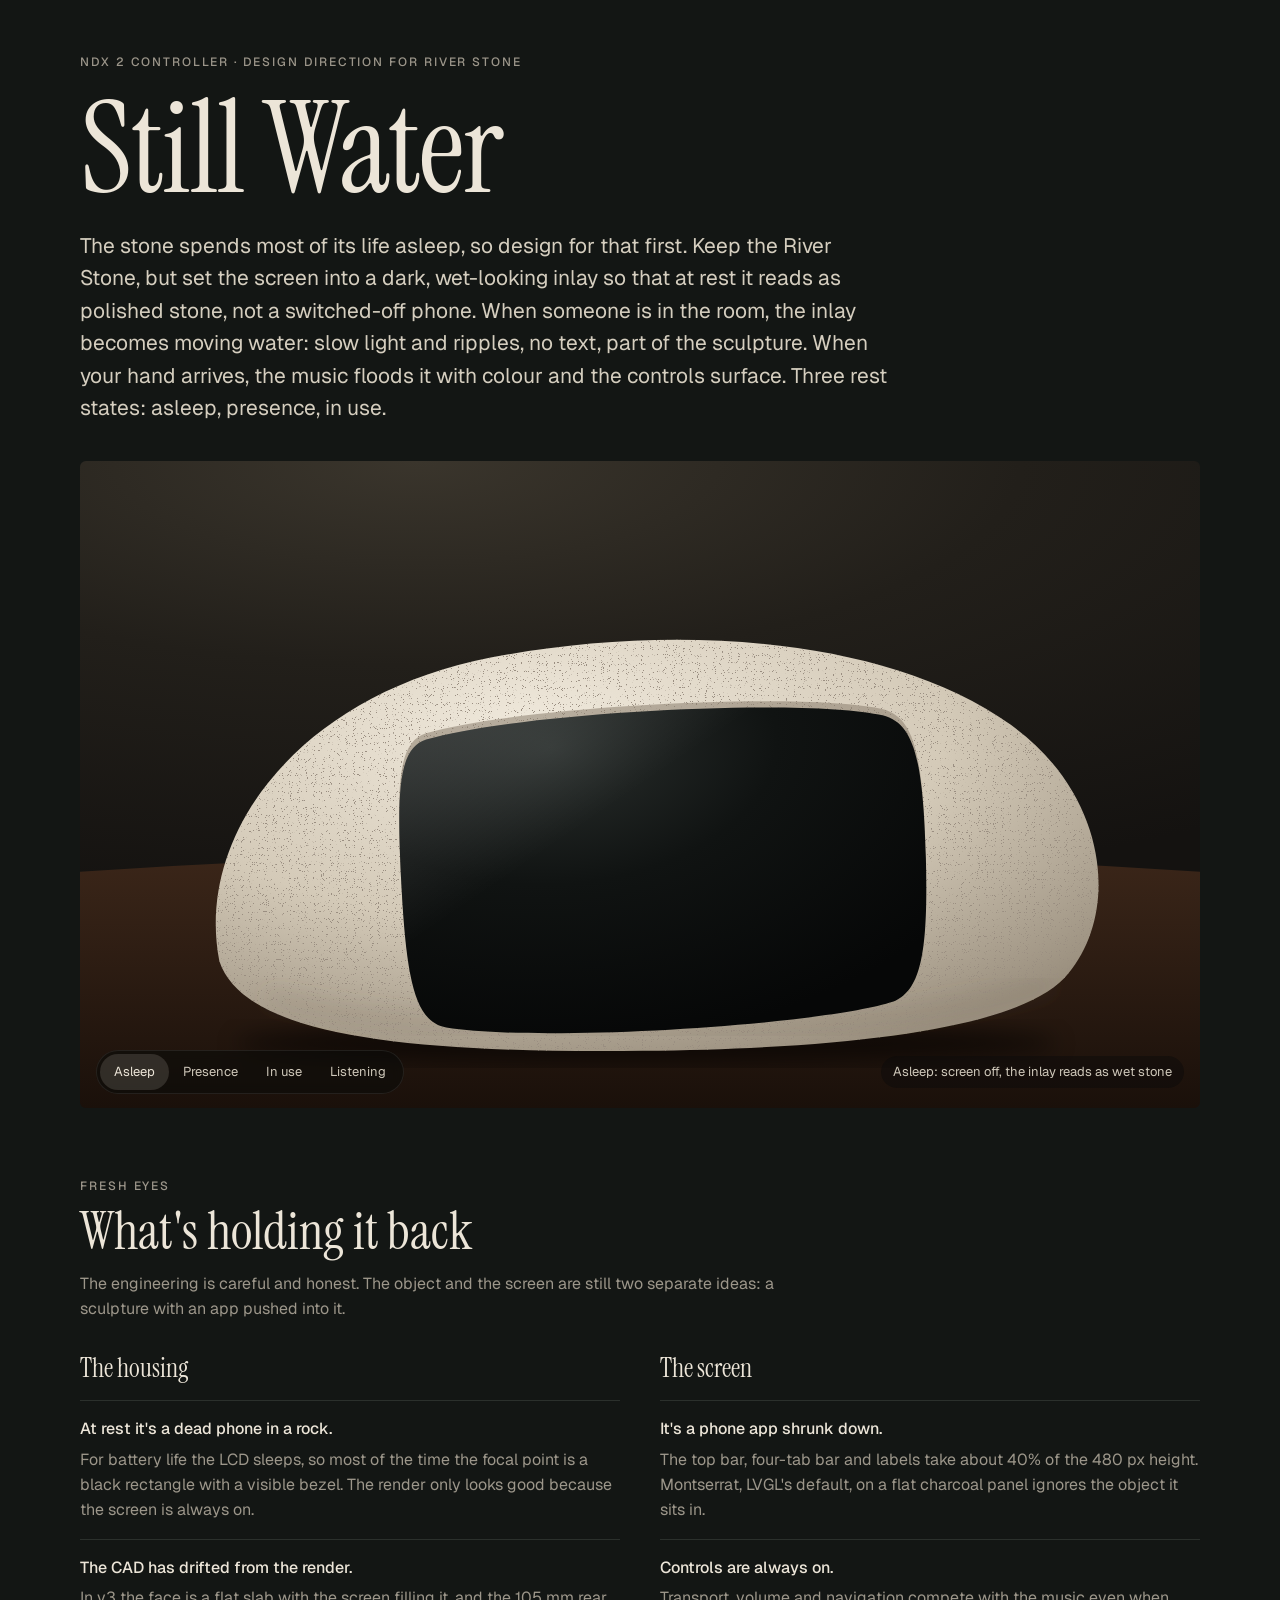
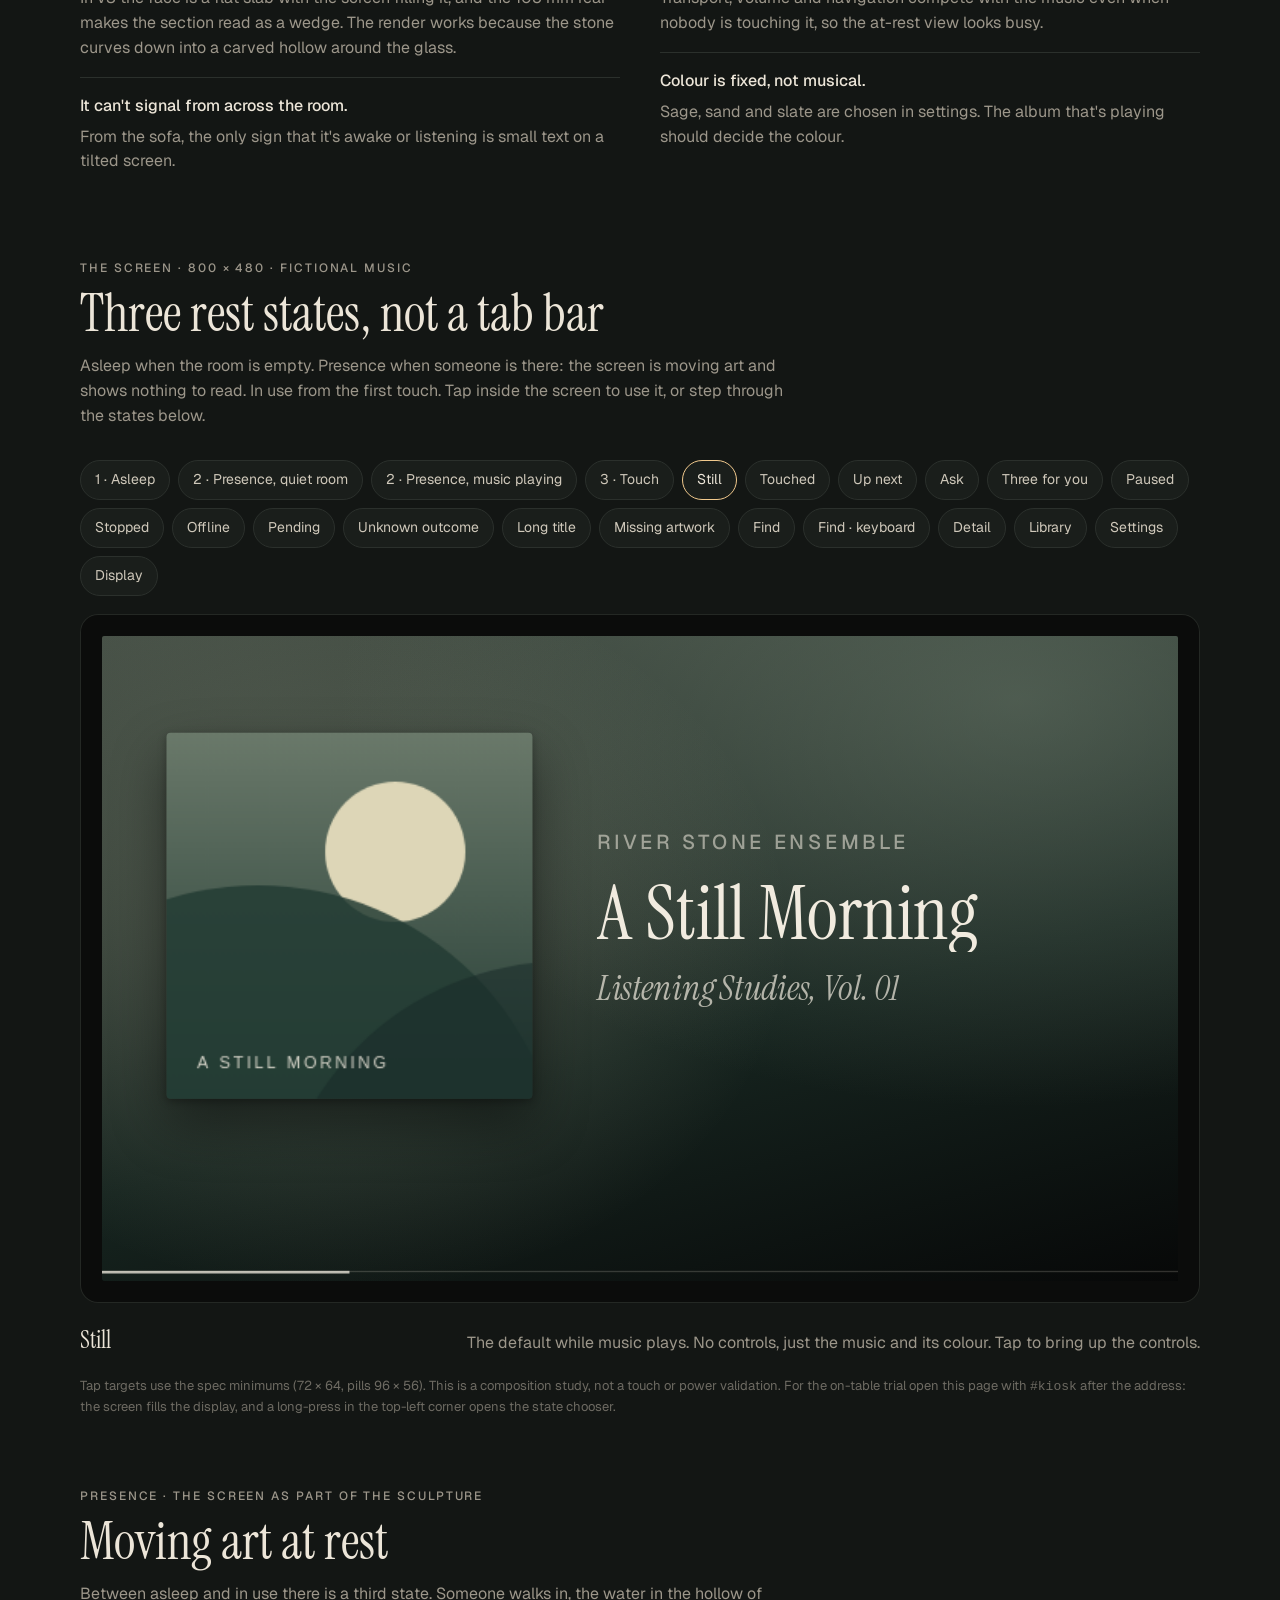
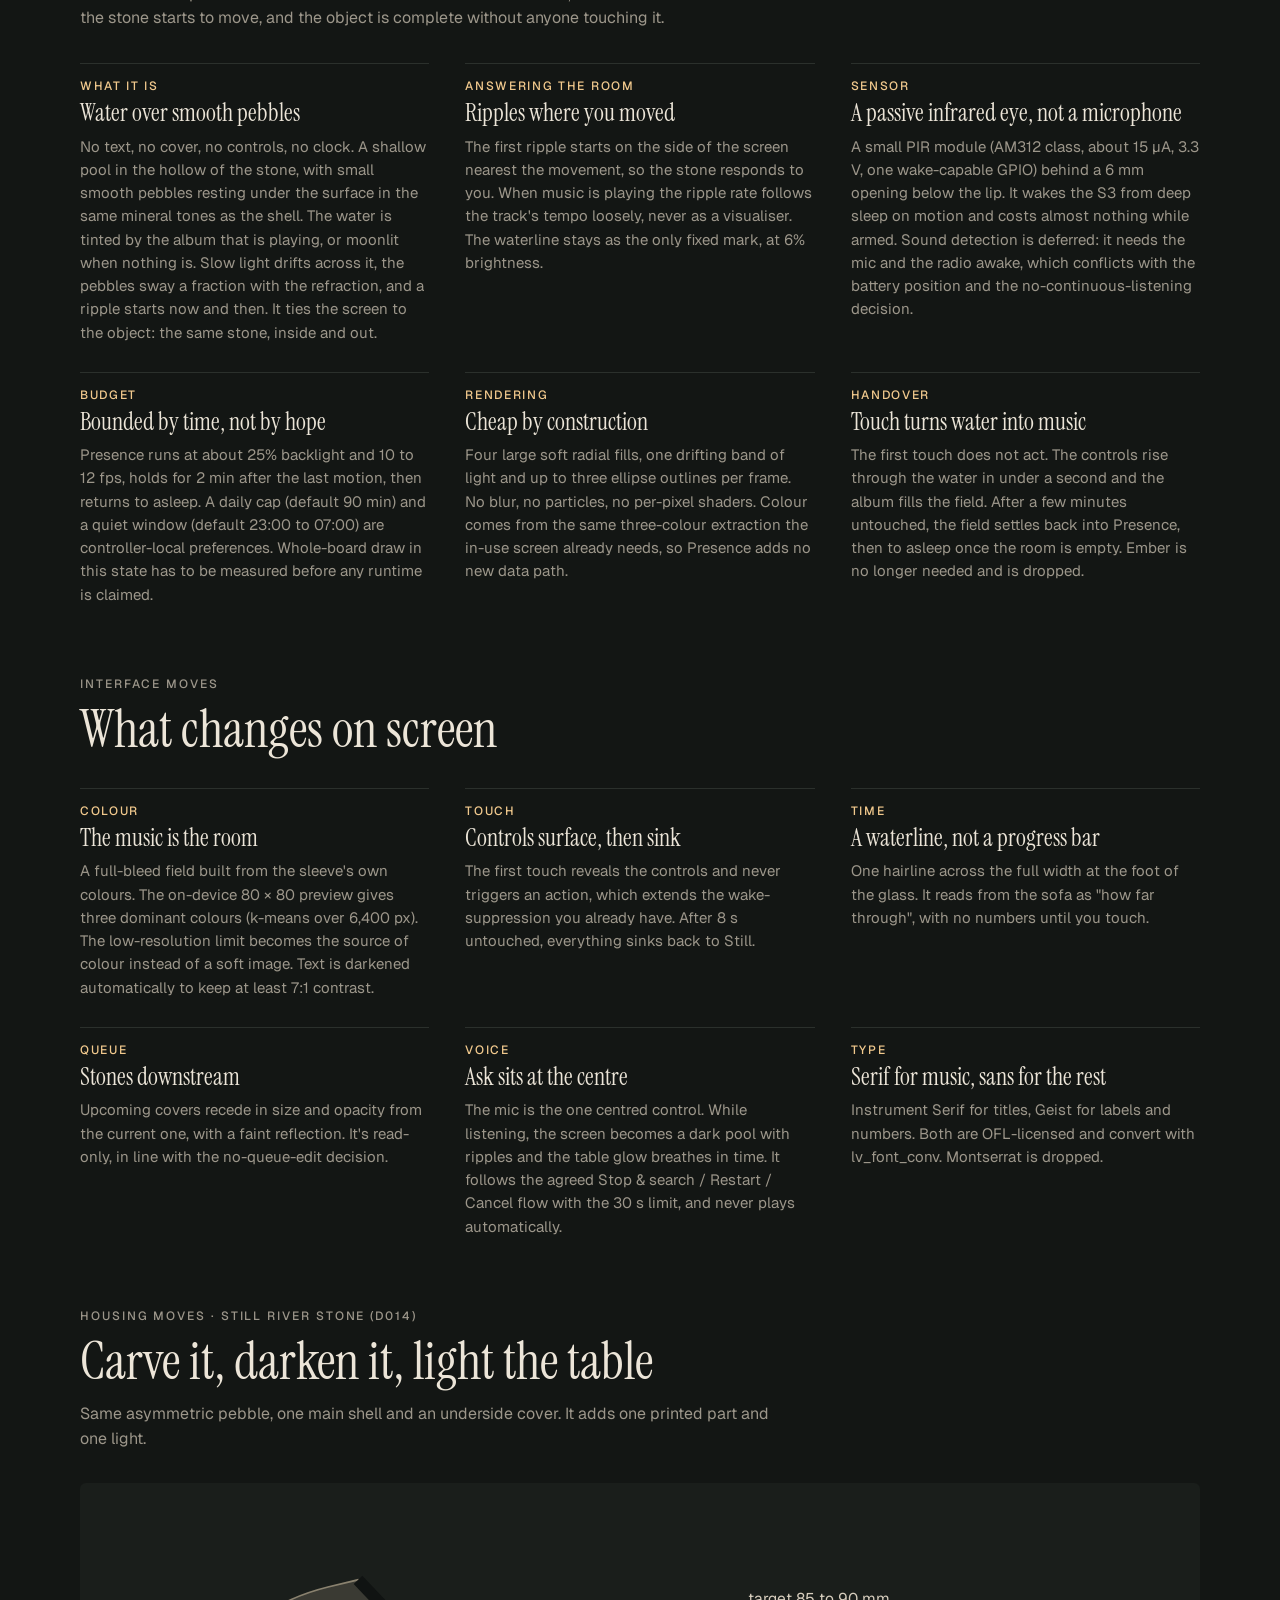
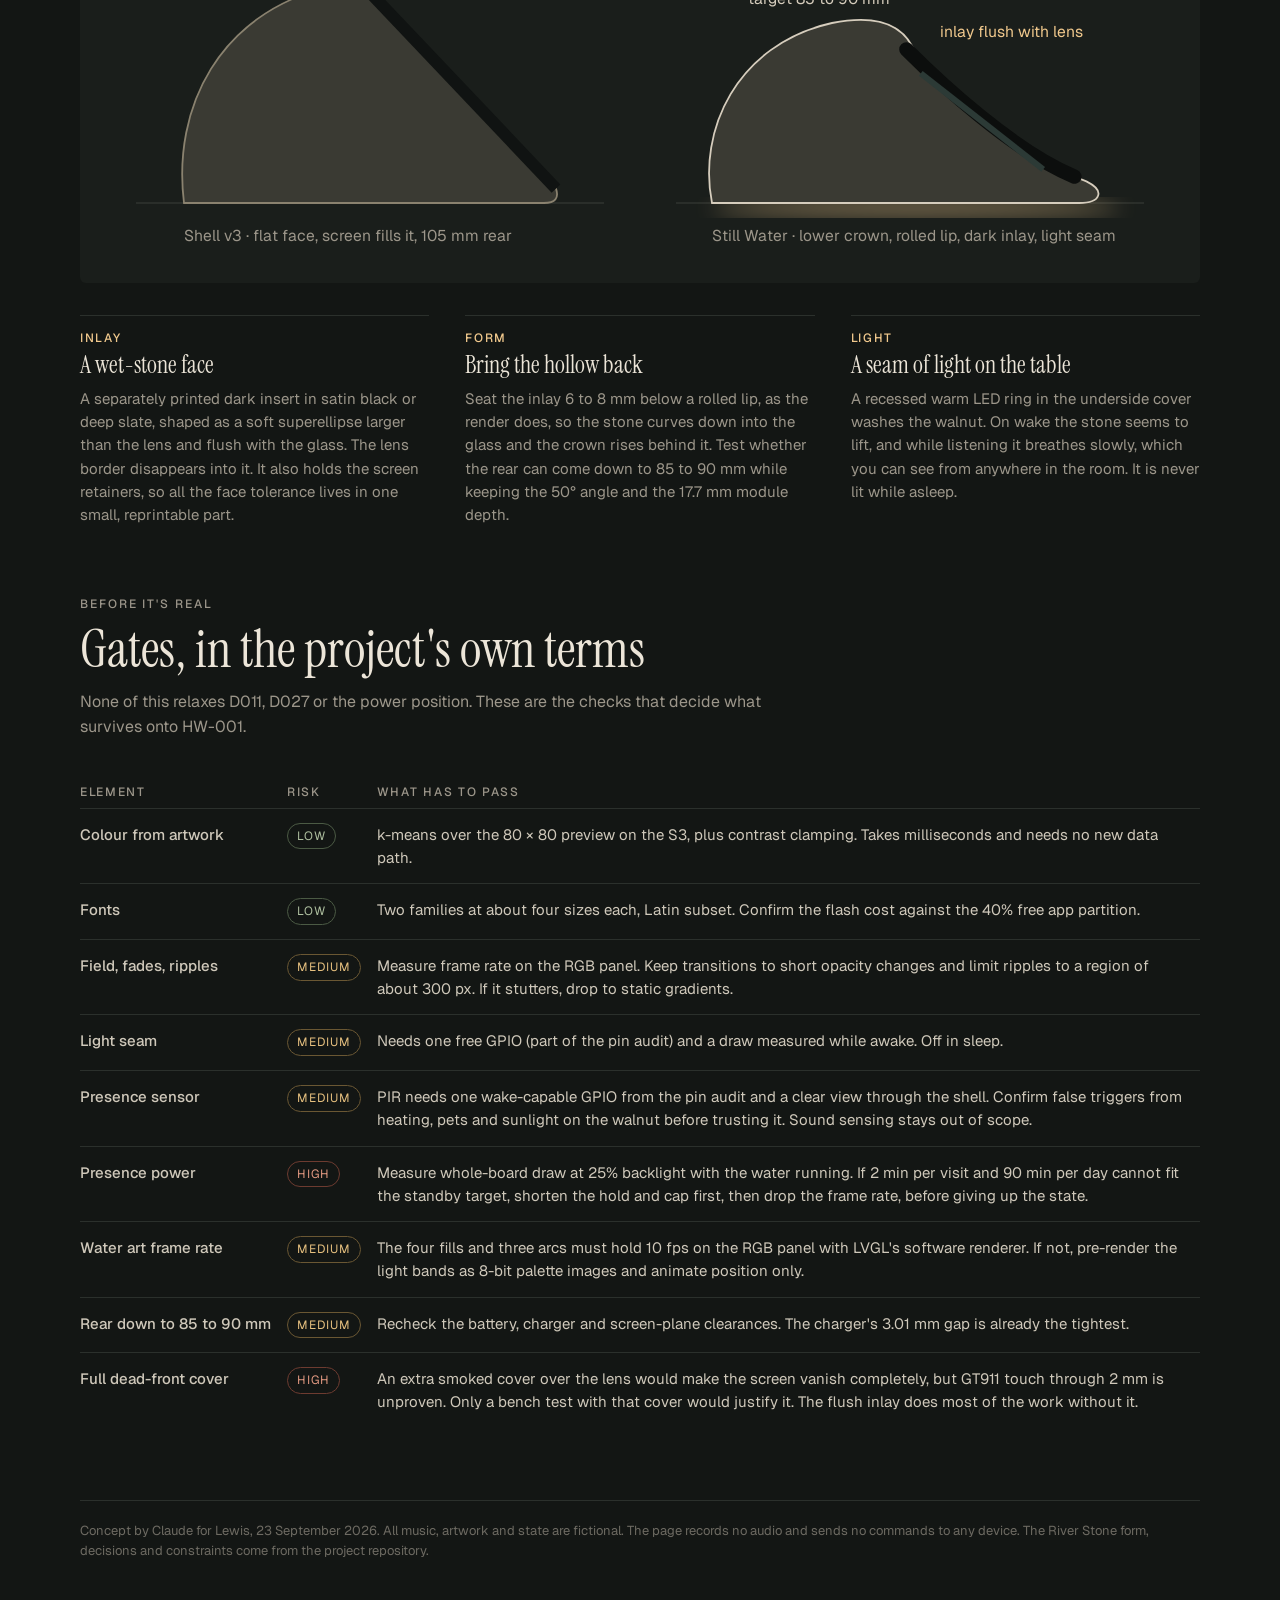
==== docs/still-water/reference/still-water.html @ 266e17a4 "Add Still Water bridge previews and battery charge reporting Adopt the preserved Still Water design " ====
<!doctype html>
<html lang="en"><head><meta charset="utf-8"><meta name="viewport" content="width=device-width, initial-scale=1, viewport-fit=cover"><meta name="apple-mobile-web-app-capable" content="yes"><meta name="apple-mobile-web-app-status-bar-style" content="black-translucent"><style>html,body{margin:0}</style></head><body>
<title>Still Water</title>
<link rel="preconnect" href="https://fonts.googleapis.com">
<link rel="stylesheet" href="https://fonts.googleapis.com/css2?family=Instrument+Serif:ital@0;1&family=Geist:wght@300;400;500;600&display=swap">
<style>
:root{
  color-scheme:dark;
  --ground:#131614; --ground-2:#1a1e1b; --line:#2b302c; --ink:#ece5d8; --muted:#9c968a; --faint:#6d6a62;
  --stone:#d6cdbd; --glow:#f1c98d; --sage:#aebf9f;
  --serif:"Instrument Serif","Iowan Old Style","Palatino Linotype",Georgia,serif;
  --sans:"Geist","Helvetica Neue",Arial,sans-serif;
}
*{box-sizing:border-box}
html,body{background:var(--ground)}
body{color:var(--ink);font:400 16px/1.55 var(--sans);padding-inline:clamp(16px,4vw,48px);padding-block:0 64px}
.wrap{max-width:1120px;margin:0 auto}
a{color:var(--glow)}
button{font:inherit;color:inherit}
button:focus-visible{outline:2px solid var(--glow);outline-offset:3px}
.eyebrow{font:500 12px/1 var(--sans);letter-spacing:.16em;text-transform:uppercase;color:var(--muted)}
h1,h2,h3{font-family:var(--serif);font-weight:400;text-wrap:balance;margin:0}
h1{font-size:clamp(56px,10vw,128px);line-height:.92;letter-spacing:-.01em}
h2{font-size:clamp(34px,4.6vw,52px);line-height:1}
h3{font-size:26px;line-height:1.1}
p{margin:0;max-width:64ch}
.lede{font-size:clamp(18px,2vw,21px);color:#d5cebf;max-width:58ch}
header.top{display:grid;gap:22px;padding-block:56px 36px}
section{padding-block:72px 0}
section>.head{display:grid;gap:14px;margin-bottom:32px}
section>.head p{color:var(--muted)}

/* ---------- hero scene ---------- */
.scene{position:relative;border-radius:6px;overflow:hidden;background:
  radial-gradient(120% 70% at 30% 0%,#3a352c 0%,#221f1a 45%,#141210 100%)}
.scene svg{display:block;width:100%;height:auto}
.scene .hscreen{position:absolute;left:33.6%;top:44%;width:37.4%;aspect-ratio:800/480;
  transform:perspective(900px) rotateX(17deg) rotate(-3deg);transform-origin:50% 50%;border-radius:3px;overflow:hidden}
.scene-bar{position:absolute;left:16px;right:16px;bottom:14px;display:flex;flex-wrap:wrap;gap:10px;align-items:center;justify-content:space-between}
.seg{display:inline-flex;background:rgba(10,11,10,.55);backdrop-filter:blur(6px);border:1px solid rgba(255,255,255,.08);border-radius:999px;padding:3px}
.seg button{background:none;border:0;padding:8px 14px;border-radius:999px;font-size:13px;color:#cfc8ba;cursor:pointer}
.seg button[aria-pressed="true"]{background:rgba(236,229,216,.14);color:var(--ink)}
.scene-note{font-size:13px;color:#cfc8ba;background:rgba(10,11,10,.45);padding:6px 12px;border-radius:999px}
#glow{transition:opacity 1.2s ease}
.scene[data-mode="listen"] #glow{animation:breathe 3.2s ease-in-out infinite}
@keyframes breathe{0%,100%{opacity:.35}50%{opacity:.9}}

/* ---------- critique ---------- */
.cols{display:grid;grid-template-columns:repeat(auto-fit,minmax(300px,1fr));gap:40px}
.cols h3{margin-bottom:18px}
.issue{display:grid;gap:6px;padding-block:16px;border-top:1px solid var(--line)}
.issue b{font-weight:500}
.issue span{color:var(--muted)}

/* ---------- prototype ---------- */
.proto{display:grid;gap:18px}
.steps{display:flex;flex-wrap:wrap;gap:8px}
.steps button{background:var(--ground-2);border:1px solid var(--line);border-radius:999px;padding:8px 14px;font-size:14px;cursor:pointer;color:#cfc8ba}
.steps button[aria-pressed="true"]{border-color:var(--glow);color:var(--ink)}
.frame{background:#0b0c0b;border-radius:18px;padding:clamp(10px,2vw,22px);box-shadow:inset 0 0 0 1px #242824}
.host{position:relative;width:100%;aspect-ratio:800/480;overflow:hidden;border-radius:2px;background:#030404}
.caption{display:flex;flex-wrap:wrap;gap:6px 18px;align-items:baseline;justify-content:space-between}
.caption .what{font-family:var(--serif);font-size:24px}
.caption .why{color:var(--muted);max-width:70ch}
.hint{font-size:13px;color:var(--faint)}

/* ---------- device screen (800x480 canvas) ---------- */
.scr{position:absolute;left:0;top:0;width:800px;height:480px;transform-origin:0 0;transform:scale(var(--s,1));
  font-family:var(--sans);color:#f1ebdf;overflow:hidden;background:#030404;-webkit-font-smoothing:antialiased}
.scr *{position:absolute}
.scr .field{inset:0;transition:opacity .6s}
.scr .cover{border-radius:3px;box-shadow:0 18px 40px rgba(0,0,0,.45),0 2px 6px rgba(0,0,0,.3);background-size:cover}
.scr .serif{font-family:var(--serif);font-weight:400;line-height:1.02}
.scr .caps{font-size:15px;letter-spacing:.18em;text-transform:uppercase;font-weight:500}
.scr .clamp2{display:-webkit-box;-webkit-line-clamp:2;-webkit-box-orient:vertical;overflow:hidden}
.scr .row{left:48px;width:704px;height:72px;border-bottom:1px solid rgba(241,235,223,.18)}
.scr .pill{height:56px;min-width:96px;border-radius:28px;padding:0 20px;display:grid;place-items:center;font-size:18px;opacity:.75;border:1px solid rgba(241,235,223,.25)}
.scr .key{border-radius:6px;background:rgba(241,235,223,.08);display:grid;place-items:center;font-size:22px;color:rgba(241,235,223,.9)}
.scr .tap{cursor:pointer}
.scr .ring{border-radius:50%;border:1.5px solid rgba(241,235,223,.55);display:grid;place-items:center}
.scr .ring.solid{background:rgba(241,235,223,.12);border-color:rgba(241,235,223,.7)}
.scr svg{position:static;display:block}
.scr .fade{animation:fadeIn .45s ease both}
@keyframes fadeIn{from{opacity:0;transform:translateY(6px)}to{opacity:1;transform:none}}
.scr .ripple{border-radius:50%;border:1.5px solid rgba(241,201,141,.55);animation:ripple 3.6s linear infinite;opacity:0}
@keyframes ripple{0%{transform:scale(.15);opacity:.9}100%{transform:scale(1);opacity:0}}
.scr.waking .field{animation:rise 1.1s cubic-bezier(.2,.7,.2,1) both}
@keyframes rise{from{clip-path:inset(100% 0 0 0);filter:brightness(2)}to{clip-path:inset(0 0 0 0);filter:none}}
.scr .btn{height:56px;border-radius:28px;padding:0 26px;display:grid;place-items:center;font-size:22px;border:1.5px solid rgba(241,235,223,.35)}
.scr .btn.primary{background:#f1ebdf;color:#141614;border-color:#f1ebdf;font-weight:500}
@media (prefers-reduced-motion:reduce){.scr *,.scene *{animation:none!important;transition:none!important}}

/* ---------- moves ---------- */
.moves{display:grid;grid-template-columns:repeat(auto-fit,minmax(260px,1fr));gap:28px 36px}
.move{display:grid;gap:8px;align-content:start;padding-top:16px;border-top:1px solid var(--line)}
.move .k{font:500 12px/1 var(--sans);letter-spacing:.14em;text-transform:uppercase;color:var(--glow)}
.move h3{font-size:24px}
.move p{color:var(--muted);font-size:15px}
.profile{background:var(--ground-2);border-radius:6px;padding:20px;margin-bottom:32px}
.profile svg{width:100%;height:auto;display:block}

/* ---------- gates ---------- */
.tablewrap{overflow-x:auto}
table{border-collapse:collapse;width:100%;min-width:640px;font-size:15px}
th,td{text-align:left;vertical-align:top;padding:14px 16px 14px 0;border-top:1px solid var(--line)}
th{font:500 12px/1 var(--sans);letter-spacing:.14em;text-transform:uppercase;color:var(--muted);border-top:0;padding-bottom:10px}
td:first-child{font-weight:500;white-space:nowrap}
td{color:#cfc8ba}
.risk{display:inline-block;font-size:12px;letter-spacing:.08em;text-transform:uppercase;padding:3px 9px;border-radius:999px;border:1px solid}
.risk.low{color:#aebf9f;border-color:#4b5a44}
.risk.med{color:#e6c07f;border-color:#6a5733}
.risk.high{color:#e39a82;border-color:#6d3b30}
/* kiosk: prototype only, for the on-table trial. Open with #kiosk */
body.kiosk{padding:0;background:#000;overflow:hidden}
body.kiosk .wrap>*{display:none}
body.kiosk .wrap>#ladder{display:block;padding:0}
body.kiosk #ladder>.head,body.kiosk #ladder .caption,body.kiosk #ladder .hint{display:none}
body.kiosk #ladder .frame{background:#000;border-radius:0;padding:0;box-shadow:none;position:fixed;inset:0;display:grid;place-items:center}
body.kiosk #protoHost{width:min(100vw,calc(100vh * 800 / 480));aspect-ratio:800/480;border-radius:0}
body.kiosk #steps{position:fixed;left:0;right:0;bottom:0;padding:12px 16px calc(12px + env(safe-area-inset-bottom,0px));background:rgba(0,0,0,.85);z-index:5;display:none;overflow-x:auto;flex-wrap:nowrap}
body.kiosk.chooser #steps{display:flex}
body.kiosk #steps button{white-space:nowrap;flex:0 0 auto}
footer{margin-top:72px;padding-top:20px;border-top:1px solid var(--line);color:var(--faint);font-size:13px}
</style>

<div class="wrap">
<header class="top">
  <div class="eyebrow">NDX 2 controller · design direction for River Stone</div>
  <h1>Still Water</h1>
  <p class="lede">The stone spends most of its life asleep, so design for that first. Keep the River Stone, but set the screen into a dark, wet-looking inlay so that at rest it reads as polished stone, not a switched-off phone. When someone is in the room, the inlay becomes moving water: slow light and ripples, no text, part of the sculpture. When your hand arrives, the music floods it with colour and the controls surface. Three rest states: asleep, presence, in use.</p>
</header>

<div class="scene" id="scene" data-mode="rest">
  <svg viewBox="0 0 900 520" role="img" aria-label="River Stone controller on a walnut table with a dark inlaid screen">
    <defs>
      <linearGradient id="table" x1="0" y1="0" x2="0" y2="1">
        <stop offset="0" stop-color="#3b2619"/><stop offset="1" stop-color="#1a100a"/>
      </linearGradient>
      <radialGradient id="stoneShade" cx="36%" cy="22%" r="85%">
        <stop offset="0" stop-color="#f0e9dc"/><stop offset=".55" stop-color="#d4cab8"/><stop offset="1" stop-color="#9a8f7e"/>
      </radialGradient>
      <radialGradient id="inlayShade" cx="30%" cy="10%" r="95%">
        <stop offset="0" stop-color="#2a2f2d"/><stop offset=".45" stop-color="#101312"/><stop offset="1" stop-color="#060707"/>
      </radialGradient>
      <linearGradient id="sheen" x1="0" y1="0" x2="1" y2="1">
        <stop offset="0" stop-color="#fff" stop-opacity=".16"/><stop offset=".35" stop-color="#fff" stop-opacity="0"/>
      </linearGradient>
      <filter id="speckle" x="0" y="0" width="100%" height="100%">
        <feTurbulence type="fractalNoise" baseFrequency="1.4" numOctaves="1" seed="7" result="n"/>
        <feColorMatrix in="n" type="matrix" values="0 0 0 0 .32  0 0 0 0 .27  0 0 0 0 .22  0 0 0 -22 7.5" result="dots"/>
        <feComposite in="dots" in2="SourceGraphic" operator="in" result="d2"/>
        <feMerge><feMergeNode in="SourceGraphic"/><feMergeNode in="d2"/></feMerge>
      </filter>
      <filter id="soft"><feGaussianBlur stdDeviation="18"/></filter>
      <filter id="softer"><feGaussianBlur stdDeviation="9"/></filter>
    </defs>
    <rect x="0" y="0" width="900" height="520" fill="none"/>
    <path d="M0 330 Q450 300 900 330 L900 520 L0 520Z" fill="url(#table)"/>
    <ellipse id="glow" cx="455" cy="468" rx="390" ry="34" fill="#f1c98d" opacity="0" filter="url(#soft)"/>
    <ellipse cx="455" cy="468" rx="330" ry="16" fill="#000" opacity=".55" filter="url(#softer)"/>
    <path d="M112 402 C92 300 176 188 330 158 C472 130 648 140 748 212 C826 268 836 362 794 412 C762 452 642 472 452 474 C262 476 132 462 112 402Z" fill="url(#stoneShade)" filter="url(#speckle)"/>
    <path d="M150 430 C300 468 610 470 780 420" stroke="#6f6456" stroke-opacity=".35" stroke-width="6" fill="none" filter="url(#softer)"/>
    <g transform="rotate(-3 468 330)">
      <path d="M284 214 C360 196 590 196 652 214 C676 222 682 250 680 330 C678 408 670 436 648 444 C590 460 360 462 288 446 C264 440 258 410 258 330 C258 250 262 220 284 214Z" fill="#8a7f6e" opacity=".55" transform="translate(0 -5)"/>
      <path d="M284 214 C360 196 590 196 652 214 C676 222 682 250 680 330 C678 408 670 436 648 444 C590 460 360 462 288 446 C264 440 258 410 258 330 C258 250 262 220 284 214Z" fill="url(#inlayShade)"/>
      <path d="M284 214 C360 196 590 196 652 214 C676 222 682 250 680 330 C678 408 670 436 648 444 C590 460 360 462 288 446 C264 440 258 410 258 330 C258 250 262 220 284 214Z" fill="url(#sheen)"/>
    </g>
  </svg>
  <div class="hscreen"><div class="host" id="heroHost"></div></div>
  <div class="scene-bar">
    <div class="seg" role="group" aria-label="Object state">
      <button type="button" data-mode="rest" aria-pressed="true">Asleep</button>
      <button type="button" data-mode="presence" aria-pressed="false">Presence</button>
      <button type="button" data-mode="play" aria-pressed="false">In use</button>
      <button type="button" data-mode="listen" aria-pressed="false">Listening</button>
    </div>
    <span class="scene-note" id="sceneNote">Asleep: screen off, the inlay reads as wet stone</span>
  </div>
</div>

<section>
  <div class="head">
    <div class="eyebrow">Fresh eyes</div>
    <h2>What's holding it back</h2>
    <p>The engineering is careful and honest. The object and the screen are still two separate ideas: a sculpture with an app pushed into it.</p>
  </div>
  <div class="cols">
    <div>
      <h3>The housing</h3>
      <div class="issue"><b>At rest it's a dead phone in a rock.</b><span>For battery life the LCD sleeps, so most of the time the focal point is a black rectangle with a visible bezel. The render only looks good because the screen is always on.</span></div>
      <div class="issue"><b>The CAD has drifted from the render.</b><span>In v3 the face is a flat slab with the screen filling it, and the 105 mm rear makes the section read as a wedge. The render works because the stone curves down into a carved hollow around the glass.</span></div>
      <div class="issue"><b>It can't signal from across the room.</b><span>From the sofa, the only sign that it's awake or listening is small text on a tilted screen.</span></div>
    </div>
    <div>
      <h3>The screen</h3>
      <div class="issue"><b>It's a phone app shrunk down.</b><span>The top bar, four-tab bar and labels take about 40% of the 480 px height. Montserrat, LVGL's default, on a flat charcoal panel ignores the object it sits in.</span></div>
      <div class="issue"><b>Controls are always on.</b><span>Transport, volume and navigation compete with the music even when nobody is touching it, so the at-rest view looks busy.</span></div>
      <div class="issue"><b>Colour is fixed, not musical.</b><span>Sage, sand and slate are chosen in settings. The album that's playing should decide the colour.</span></div>
    </div>
  </div>
</section>

<section id="ladder">
  <div class="head">
    <div class="eyebrow">The screen · 800 × 480 · fictional music</div>
    <h2>Three rest states, not a tab bar</h2>
    <p>Asleep when the room is empty. Presence when someone is there: the screen is moving art and shows nothing to read. In use from the first touch. Tap inside the screen to use it, or step through the states below.</p>
  </div>
  <div class="proto">
    <div class="steps" id="steps" role="group" aria-label="Screen state"></div>
    <div class="frame"><div class="host" id="protoHost"></div></div>
    <div class="caption"><span class="what" id="capWhat"></span><span class="why" id="capWhy"></span></div>
    <span class="hint">Tap targets use the spec minimums (72 × 64, pills 96 × 56). This is a composition study, not a touch or power validation. For the on-table trial open this page with <code>#kiosk</code> after the address: the screen fills the display, and a long-press in the top-left corner opens the state chooser.</span>
  </div>
</section>

<section>
  <div class="head">
    <div class="eyebrow">Presence · the screen as part of the sculpture</div>
    <h2>Moving art at rest</h2>
    <p>Between asleep and in use there is a third state. Someone walks in, the water in the hollow of the stone starts to move, and the object is complete without anyone touching it.</p>
  </div>
  <div class="moves">
    <div class="move"><span class="k">What it is</span><h3>Water over smooth pebbles</h3><p>No text, no cover, no controls, no clock. A shallow pool in the hollow of the stone, with small smooth pebbles resting under the surface in the same mineral tones as the shell. The water is tinted by the album that is playing, or moonlit when nothing is. Slow light drifts across it, the pebbles sway a fraction with the refraction, and a ripple starts now and then. It ties the screen to the object: the same stone, inside and out.</p></div>
    <div class="move"><span class="k">Answering the room</span><h3>Ripples where you moved</h3><p>The first ripple starts on the side of the screen nearest the movement, so the stone responds to you. When music is playing the ripple rate follows the track's tempo loosely, never as a visualiser. The waterline stays as the only fixed mark, at 6% brightness.</p></div>
    <div class="move"><span class="k">Sensor</span><h3>A passive infrared eye, not a microphone</h3><p>A small PIR module (AM312 class, about 15 µA, 3.3 V, one wake-capable GPIO) behind a 6 mm opening below the lip. It wakes the S3 from deep sleep on motion and costs almost nothing while armed. Sound detection is deferred: it needs the mic and the radio awake, which conflicts with the battery position and the no-continuous-listening decision.</p></div>
    <div class="move"><span class="k">Budget</span><h3>Bounded by time, not by hope</h3><p>Presence runs at about 25% backlight and 10 to 12 fps, holds for 2 min after the last motion, then returns to asleep. A daily cap (default 90 min) and a quiet window (default 23:00 to 07:00) are controller-local preferences. Whole-board draw in this state has to be measured before any runtime is claimed.</p></div>
    <div class="move"><span class="k">Rendering</span><h3>Cheap by construction</h3><p>Four large soft radial fills, one drifting band of light and up to three ellipse outlines per frame. No blur, no particles, no per-pixel shaders. Colour comes from the same three-colour extraction the in-use screen already needs, so Presence adds no new data path.</p></div>
    <div class="move"><span class="k">Handover</span><h3>Touch turns water into music</h3><p>The first touch does not act. The controls rise through the water in under a second and the album fills the field. After a few minutes untouched, the field settles back into Presence, then to asleep once the room is empty. Ember is no longer needed and is dropped.</p></div>
  </div>
</section>

<section>
  <div class="head">
    <div class="eyebrow">Interface moves</div>
    <h2>What changes on screen</h2>
  </div>
  <div class="moves">
    <div class="move"><span class="k">Colour</span><h3>The music is the room</h3><p>A full-bleed field built from the sleeve's own colours. The on-device 80 × 80 preview gives three dominant colours (k-means over 6,400 px). The low-resolution limit becomes the source of colour instead of a soft image. Text is darkened automatically to keep at least 7:1 contrast.</p></div>
    <div class="move"><span class="k">Touch</span><h3>Controls surface, then sink</h3><p>The first touch reveals the controls and never triggers an action, which extends the wake-suppression you already have. After 8 s untouched, everything sinks back to Still.</p></div>
    <div class="move"><span class="k">Time</span><h3>A waterline, not a progress bar</h3><p>One hairline across the full width at the foot of the glass. It reads from the sofa as "how far through", with no numbers until you touch.</p></div>
    <div class="move"><span class="k">Queue</span><h3>Stones downstream</h3><p>Upcoming covers recede in size and opacity from the current one, with a faint reflection. It's read-only, in line with the no-queue-edit decision.</p></div>
    <div class="move"><span class="k">Voice</span><h3>Ask sits at the centre</h3><p>The mic is the one centred control. While listening, the screen becomes a dark pool with ripples and the table glow breathes in time. It follows the agreed Stop & search / Restart / Cancel flow with the 30 s limit, and never plays automatically.</p></div>
    <div class="move"><span class="k">Type</span><h3>Serif for music, sans for the rest</h3><p>Instrument Serif for titles, Geist for labels and numbers. Both are OFL-licensed and convert with lv_font_conv. Montserrat is dropped.</p></div>
  </div>
</section>

<section>
  <div class="head">
    <div class="eyebrow">Housing moves · still River Stone (D014)</div>
    <h2>Carve it, darken it, light the table</h2>
    <p>Same asymmetric pebble, one main shell and an underside cover. It adds one printed part and one light.</p>
  </div>
  <div class="profile">
    <svg viewBox="0 0 900 300" role="img" aria-label="Side profiles: shell v3 compared with Still Water">
      <g font-family="Geist, Arial, sans-serif" font-size="13" fill="#9c968a">
        <line x1="30" y1="250" x2="420" y2="250" stroke="#3a3f3a"/>
        <path d="M70 250 C60 170 100 92 190 70 L215 64 L380 238 Q384 250 370 250Z" fill="#3a3a33" stroke="#8a826f" stroke-width="1.5"/>
        <line x1="215" y1="64" x2="380" y2="238" stroke="#101312" stroke-width="10"/>
        <text x="70" y="282">Shell v3 · flat face, screen fills it, 105 mm rear</text>
        <line x1="480" y1="250" x2="870" y2="250" stroke="#3a3f3a"/>
        <ellipse cx="680" cy="254" rx="170" ry="7" fill="#f1c98d" opacity=".5" filter="url(#softer)"/>
        <path d="M510 250 C498 190 530 118 610 100 C650 92 668 104 676 118 C694 150 752 206 822 232 C838 240 834 250 816 250Z" fill="#3a3a33" stroke="#d6cdbd" stroke-width="1.5"/>
        <path d="M672 122 C700 150 760 206 812 228" stroke="#0c0e0d" stroke-width="12" fill="none" stroke-linecap="round"/>
        <path d="M684 142 L786 222" stroke="#2c3a36" stroke-width="5"/>
        <text x="510" y="282">Still Water · lower crown, rolled lip, dark inlay, light seam</text>
        <text x="700" y="112" fill="#f1c98d">inlay flush with lens</text>
        <text x="540" y="84" fill="#d6cdbd">target 85 to 90 mm</text>
      </g>
    </svg>
  </div>
  <div class="moves">
    <div class="move"><span class="k">Inlay</span><h3>A wet-stone face</h3><p>A separately printed dark insert in satin black or deep slate, shaped as a soft superellipse larger than the lens and flush with the glass. The lens border disappears into it. It also holds the screen retainers, so all the face tolerance lives in one small, reprintable part.</p></div>
    <div class="move"><span class="k">Form</span><h3>Bring the hollow back</h3><p>Seat the inlay 6 to 8 mm below a rolled lip, as the render does, so the stone curves down into the glass and the crown rises behind it. Test whether the rear can come down to 85 to 90 mm while keeping the 50° angle and the 17.7 mm module depth.</p></div>
    <div class="move"><span class="k">Light</span><h3>A seam of light on the table</h3><p>A recessed warm LED ring in the underside cover washes the walnut. On wake the stone seems to lift, and while listening it breathes slowly, which you can see from anywhere in the room. It is never lit while asleep.</p></div>
  </div>
</section>

<section>
  <div class="head">
    <div class="eyebrow">Before it's real</div>
    <h2>Gates, in the project's own terms</h2>
    <p>None of this relaxes D011, D027 or the power position. These are the checks that decide what survives onto HW-001.</p>
  </div>
  <div class="tablewrap">
    <table>
      <thead><tr><th>Element</th><th>Risk</th><th>What has to pass</th></tr></thead>
      <tbody>
        <tr><td>Colour from artwork</td><td><span class="risk low">Low</span></td><td>k-means over the 80 × 80 preview on the S3, plus contrast clamping. Takes milliseconds and needs no new data path.</td></tr>
        <tr><td>Fonts</td><td><span class="risk low">Low</span></td><td>Two families at about four sizes each, Latin subset. Confirm the flash cost against the 40% free app partition.</td></tr>
        <tr><td>Field, fades, ripples</td><td><span class="risk med">Medium</span></td><td>Measure frame rate on the RGB panel. Keep transitions to short opacity changes and limit ripples to a region of about 300 px. If it stutters, drop to static gradients.</td></tr>
        <tr><td>Light seam</td><td><span class="risk med">Medium</span></td><td>Needs one free GPIO (part of the pin audit) and a draw measured while awake. Off in sleep.</td></tr>
        <tr><td>Presence sensor</td><td><span class="risk med">Medium</span></td><td>PIR needs one wake-capable GPIO from the pin audit and a clear view through the shell. Confirm false triggers from heating, pets and sunlight on the walnut before trusting it. Sound sensing stays out of scope.</td></tr>
        <tr><td>Presence power</td><td><span class="risk high">High</span></td><td>Measure whole-board draw at 25% backlight with the water running. If 2 min per visit and 90 min per day cannot fit the standby target, shorten the hold and cap first, then drop the frame rate, before giving up the state.</td></tr>
        <tr><td>Water art frame rate</td><td><span class="risk med">Medium</span></td><td>The four fills and three arcs must hold 10 fps on the RGB panel with LVGL's software renderer. If not, pre-render the light bands as 8-bit palette images and animate position only.</td></tr>
        <tr><td>Rear down to 85 to 90 mm</td><td><span class="risk med">Medium</span></td><td>Recheck the battery, charger and screen-plane clearances. The charger's 3.01 mm gap is already the tightest.</td></tr>
        <tr><td>Full dead-front cover</td><td><span class="risk high">High</span></td><td>An extra smoked cover over the lens would make the screen vanish completely, but GT911 touch through 2 mm is unproven. Only a bench test with that cover would justify it. The flush inlay does most of the work without it.</td></tr>
      </tbody>
    </table>
  </div>
</section>

<footer>Concept by Claude for Lewis, 23 September 2026. All music, artwork and state are fictional. The page records no audio and sends no commands to any device. The River Stone form, decisions and constraints come from the project repository.</footer>
</div>

<script>
(function(){
  const ALBUMS=[
    {t:"A Still Morning",a:"River Stone Ensemble",al:"Listening Studies, Vol. 01",c:["#6a796a","#243c34","#ddd6b7"],v:0,len:330},
    {t:"Soft Light",a:"River Stone Ensemble",al:"Listening Studies, Vol. 01",c:["#8b7160","#493b37","#e2c39b"],v:1,len:262},
    {t:"Quiet Hours",a:"River Stone Ensemble",al:"Listening Studies, Vol. 01",c:["#596875","#25343e","#ccd5ce"],v:2,len:305},
    {t:"Low Tide",a:"Maren Holt",al:"Estuary",c:["#4f6b6b","#1e2b2b","#d9e2d6"],v:3,len:244},
    {t:"Slow Rooms",a:"The Alder Quartet",al:"Slow Rooms",c:["#6b3a36","#2a1716","#e9d3b8"],v:4,len:371},
    {t:"Salt and Cedar",a:"Oskar Lind",al:"Northern Shelf",c:["#8a8f7a","#3b3f33","#f0ebe0"],v:5,len:228}
  ];
  const SUGG=[
    {al:ALBUMS[3],k:"More like this",r:"Same slow tempo and open space, played on nylon-string guitar."},
    {al:{t:"Harbour Lights",a:"Ida Wren",c:["#1f3342","#0e1a24","#e8a95b"],v:6},k:"For this moment",r:"Late-evening and acoustic, with a quiet vocal kept low."},
    {al:ALBUMS[4],k:"Something different",r:"Strings rather than guitar, and just as unhurried."}
  ];
  const art={};
  function hex(h){return[parseInt(h.slice(1,3),16),parseInt(h.slice(3,5),16),parseInt(h.slice(5,7),16)]}
  function rgba(h,a){const[r,g,b]=hex(h);return`rgba(${r},${g},${b},${a})`}
  function shade(h,f){const[r,g,b]=hex(h);return`rgb(${Math.round(r*f)},${Math.round(g*f)},${Math.round(b*f)})`}
  function cover(al){
    const key=al.t; if(art[key])return art[key];
    const S=240,cv=document.createElement("canvas");cv.width=cv.height=S;const x=cv.getContext("2d");
    const[c1,c2,c3]=al.c;const g=x.createLinearGradient(0,0,0,S);g.addColorStop(0,c1);g.addColorStop(1,c2);x.fillStyle=g;x.fillRect(0,0,S,S);
    x.fillStyle=c3;x.strokeStyle=c3;
    switch(al.v){
      case 0:x.beginPath();x.arc(150,78,46,0,7);x.fill();x.fillStyle=rgba(c2,.85);x.beginPath();x.arc(60,300,200,0,7);x.fill();x.fillStyle="rgba(24,43,41,.55)";x.beginPath();x.arc(260,340,190,0,7);x.fill();break;
      case 1:x.lineWidth=1.4;for(let i=1;i<9;i++){x.globalAlpha=1-i*.1;x.beginPath();x.arc(120,130,i*14,0,7);x.stroke()}x.globalAlpha=1;x.beginPath();x.arc(120,130,9,0,7);x.fill();break;
      case 2:for(let i=0;i<7;i++){x.globalAlpha=.15+i*.1;x.fillRect(0,40+i*24,S,10)}x.globalAlpha=1;break;
      case 3:x.globalAlpha=.9;x.fillRect(0,150,S,2);for(let i=0;i<5;i++){x.globalAlpha=.5-i*.08;x.fillRect(30+i*10,160+i*12,180-i*20,2)}x.globalAlpha=1;x.beginPath();x.arc(170,110,24,0,7);x.fill();break;
      case 4:x.lineWidth=10;for(let i=0;i<3;i++){x.globalAlpha=.9-i*.25;x.beginPath();x.arc(120,240,150-i*40,Math.PI,0);x.stroke()}x.globalAlpha=1;break;
      case 5:x.globalAlpha=.85;x.fillRect(46,54,96,96);x.globalAlpha=.45;x.fillRect(98,100,96,96);x.globalAlpha=1;break;
      case 6:for(let i=0;i<9;i++){x.globalAlpha=.25+Math.random()*.6;x.fillRect(24+i*23,120+((i*37)%50),3,120)}x.globalAlpha=1;x.fillRect(0,118,S,1);break;
    }
    x.font="500 11px Geist, Arial";x.fillStyle="rgba(241,235,223,.85)";x.letterSpacing="2px";x.fillText(al.t.toUpperCase(),20,S-20);
    return art[key]=cv.toDataURL();
  }
  function field(al,dim){
    const[c1,c2,c3]=al.c;
    return`radial-gradient(60% 80% at 22% 46%, ${rgba(c3,.22*(dim??1))}, transparent 70%), radial-gradient(90% 90% at 85% 10%, ${rgba(c1,.55*(dim??1))}, transparent 70%), linear-gradient(165deg, ${shade(c1,.62*(dim??1)+.05)}, ${shade(c2,.55*(dim??1)+.05)} 60%, #070808)`;
  }
  const ico={
    prev:'<svg width="30" height="30" viewBox="0 0 24 24" fill="none" stroke="currentColor" stroke-width="1.6" stroke-linecap="round" stroke-linejoin="round"><path d="M6 5v14M18 5l-9 7 9 7z"/></svg>',
    next:'<svg width="30" height="30" viewBox="0 0 24 24" fill="none" stroke="currentColor" stroke-width="1.6" stroke-linecap="round" stroke-linejoin="round"><path d="M18 5v14M6 5l9 7-9 7z"/></svg>',
    pause:'<svg width="30" height="30" viewBox="0 0 24 24" fill="none" stroke="currentColor" stroke-width="2.2" stroke-linecap="round"><path d="M9 6v12M15 6v12"/></svg>',
    mic:'<svg width="28" height="28" viewBox="0 0 24 24" fill="none" stroke="currentColor" stroke-width="1.6" stroke-linecap="round"><rect x="9" y="3" width="6" height="12" rx="3"/><path d="M5 11a7 7 0 0 0 14 0M12 18v3"/></svg>',
    play:'<svg width="30" height="30" viewBox="0 0 24 24" fill="none" stroke="currentColor" stroke-width="2.2" stroke-linecap="round" stroke-linejoin="round"><path d="M8 5l11 7-11 7z"/></svg>',
    search:'<svg width="30" height="30" viewBox="0 0 24 24" fill="none" stroke="currentColor" stroke-width="1.6" stroke-linecap="round"><circle cx="10" cy="10" r="6"/><path d="M15 15l6 6"/></svg>',
    back:'<svg width="22" height="22" viewBox="0 0 24 24" fill="none" stroke="currentColor" stroke-width="1.6" stroke-linecap="round" stroke-linejoin="round"><path d="M15 5l-7 7 7 7"/></svg>',
    minus:'<svg width="22" height="22" viewBox="0 0 24 24" fill="none" stroke="currentColor" stroke-width="1.6" stroke-linecap="round"><path d="M6 12h12"/></svg>',
    plus:'<svg width="22" height="22" viewBox="0 0 24 24" fill="none" stroke="currentColor" stroke-width="1.6" stroke-linecap="round"><path d="M6 12h12M12 6v12"/></svg>'
  };
  const fmt=s=>Math.floor(s/60)+":"+String(Math.floor(s%60)).padStart(2,"0");

  function waterline(al,pos,opts){
    const p=pos/al.len,w=Math.round(800*p);
    let h=`<div style="left:0;top:${opts.y??472}px;width:800px;height:1px;background:rgba(241,235,223,${opts.track??.18})"></div>
      <div style="left:0;top:${(opts.y??472)-0.5}px;width:${w}px;height:2px;background:rgba(241,235,223,${opts.played??.75})"></div>`;
    if(opts.times)h+=`<div class="fade" style="left:48px;top:${(opts.y??472)-26}px;font-size:18px;opacity:.6;font-variant-numeric:tabular-nums">${fmt(pos)}</div><div class="fade" style="right:48px;top:${(opts.y??472)-28}px;font-size:18px;opacity:.6;font-variant-numeric:tabular-nums">−${fmt(al.len-pos)}</div>`;
    return h;
  }
  function nowBlock(al,big,v){
    v=v||{};const cy=big?72:56,cs=big?272:248,tx=big?368:336;const dim=v.dim?.62:1;
    const caps=v.caps||al.a;
    const coverHtml=v.noart
      ?`<div style="left:48px;top:${cy}px;width:${cs}px;height:${cs}px;border-radius:3px;background:${shade(al.c[1],.8)};display:grid;place-items:center;font-size:18px;opacity:.35">Artwork unavailable</div>`
      :`<div class="cover" style="left:48px;top:${cy}px;width:${cs}px;height:${cs}px;background-image:url(${cover(al)});opacity:${dim}"></div>`;
    const tt=v.title||al.t;const tsize=tt.length>18?(big?44:40):(big?56:50);
    const title=v.stopped?`<div class="serif" style="position:static;font-size:32px;opacity:.62">Nothing playing</div>`
      :`<div class="serif clamp2" style="position:static;font-size:${tsize}px;text-wrap:${tt.length>18?"pretty":"balance"};opacity:${v.dim?.7:1}">${tt}</div>`;
    const album=v.stopped?``:`<div class="serif" style="position:static;font-size:26px;font-style:italic;opacity:.7">${al.al}</div>`;
    return`${coverHtml}
    <div style="left:${tx}px;top:${cy}px;width:${760-tx}px;height:${big?cs:190}px;display:flex;flex-direction:column;justify-content:${big?"center":"flex-start"};gap:14px">
      <div class="caps" style="position:static;opacity:.55">${caps}</div>${title}${album}
    </div>`;
  }
  function controls(v){
    v=v||{};const dis=v.disabled?"opacity:.35;pointer-events:none;":"";
    const ring=(extra)=>`<div class="ring solid tap" data-go="still" style="left:92px;top:4px;width:80px;height:80px;${extra||""}">${v.paused?ico.play:ico.pause}</div>`;
    const pend=v.pending==="next"?"box-shadow:0 0 0 1px rgba(241,235,223,.9) inset;border-radius:32px;":"";
    const unk=v.unknown?"border:1px dashed rgba(241,235,223,.6);":"border:1px solid rgba(241,235,223,.22);";
    return`<div class="fade" style="left:336px;top:270px;width:416px;height:88px;${dis}">
        <div class="tap" data-go="still" style="left:0;top:12px;width:72px;height:64px;display:grid;place-items:center;opacity:.85">${ico.prev}</div>
        ${ring()}
        <div class="tap" data-go="still" style="left:192px;top:12px;width:72px;height:64px;display:grid;place-items:center;opacity:${v.pending==="next"?1:.85};${pend}">${ico.next}</div>
        <div style="left:264px;top:12px;width:152px;height:64px;${unk}border-radius:32px;${v.busy?"opacity:.35":""}">
          <div class="tap" data-go="touched" style="left:0;top:0;width:76px;height:64px;display:grid;place-items:center;opacity:.8">${ico.minus}</div>
          <div class="caps" style="left:56px;top:-26px;font-size:15px;opacity:.45">Amp</div>
          <div class="tap" data-go="touched" style="left:76px;top:0;width:76px;height:64px;display:grid;place-items:center;opacity:.8">${ico.plus}</div>
        </div>
        ${v.unknown?`<div style="left:264px;top:84px;width:200px;font-size:18px;opacity:.62">Volume outcome unknown</div>`:""}
      </div>
      <div class="fade tap" data-go="river" style="left:48px;top:388px;width:260px;height:56px;${dis}">
        <div class="caps" style="left:0;top:0;font-size:15px;opacity:.5">Up next</div>
        <div class="serif" style="left:0;top:22px;font-size:26px;white-space:nowrap">${ALBUMS[1].t}</div>
      </div>
      <div class="ring tap fade" data-go="ask" style="left:364px;top:376px;width:72px;height:72px;border-color:rgba(241,201,141,.8);color:#f1c98d">${ico.mic}</div>
      <div class="tap fade" data-go="find" style="left:552px;top:392px;width:96px;height:56px;display:grid;place-items:center;justify-items:end;font-size:22px;opacity:.85;${dis}">Find</div>
      <div class="tap fade" data-go="library" style="left:656px;top:392px;width:96px;height:56px;display:grid;place-items:center;justify-items:end;font-size:22px;opacity:.85;${dis}">Library</div>`;
  }
  function head(title,back){
    return`<div class="serif" style="left:48px;top:30px;font-size:32px">${title}</div>
      <div class="pill tap" data-go="${back||"touched"}" style="right:48px;top:26px">Back to now</div>`;
  }
  function rows(items,y,mark){
    return `<div style="left:0;top:${y}px;width:800px;height:${480-y}px;overflow:hidden">`+items.map((it,i)=>`<div class="row tap" data-go="detail" style="top:${i*72}px">
      <div class="serif" style="left:0;top:12px;width:620px;font-size:26px;white-space:nowrap;overflow:hidden;text-overflow:ellipsis">${it.t}</div>
      <div style="left:0;top:44px;font-size:18px;opacity:.55">${it.a} / ${it.k||"albums"}</div>
      <div style="left:656px;top:16px;width:40px;height:40px;display:grid;place-items:center;opacity:.7">${mark?mark(it,i):""}</div></div>`).join("")+`</div>`;
  }
  const marks=[`<svg width="24" height="24" viewBox="0 0 24 24" fill="none" stroke="currentColor" stroke-width="1.6"><circle cx="12" cy="12" r="9"/><path d="M9 8c0-2 6-2 6 0s-3 2-3 5M12 17v1"/></svg>`,`<svg width="24" height="24" viewBox="0 0 24 24" fill="none" stroke="currentColor" stroke-width="1.6" stroke-linecap="round"><path d="M12 5v14M5 12h14"/></svg>`,`<svg width="24" height="24" viewBox="0 0 24 24" fill="none" stroke="currentColor" stroke-width="1.6" stroke-linecap="round"><path d="M5 12l4 4 10-10"/></svg>`];
  const LONG={t:"An Exceptionally Long Track Title for the Seated Reading Trial (Live at the Hall)",a:"River Stone Ensemble",al:"Listening Studies, Vol. 01",c:ALBUMS[0].c,v:0,len:330};
  const RESULTS=[{t:"A Still Morning",a:"River Stone Ensemble"},{t:"An exceptionally long album title for the seated reading trial and then some",a:"River Stone Ensemble"},{t:"Soft Light",a:"River Stone Ensemble"},{t:"Quiet Hours",a:"River Stone Ensemble"}];
  function filters(y,sel,items){
    return items.map((f,i)=>`<div class="tap" style="left:${48+i*128}px;top:${y}px;width:120px;height:56px;display:grid;place-items:center;font-size:18px;opacity:${i===sel?1:.55}">${f}${i===sel?`<div style="left:48px;top:44px;width:24px;height:1px;background:rgba(241,235,223,.7)"></div>`:""}</div>`).join("");
  }
  function keyboardHtml(){
    const rowsK=["QWERTYUIOP","ASDFGHJKL","ZXCVBNM"];let h=`<div style="left:0;top:216px;width:800px;height:264px;background:${shade(ALBUMS[0].c[1],.5)}"></div>`;
    rowsK.forEach((r,ri)=>{const w=68,g=8,x0=(800-(r.length*(w+g)-g))/2;[...r].forEach((ch,ci)=>{h+=`<div class="key" style="left:${x0+ci*(w+g)}px;top:${232+ri*64}px;width:${w}px;height:56px">${ch}</div>`})});
    h+=`<div class="key" style="left:96px;top:424px;width:120px;height:48px;font-size:18px">Done</div><div class="key" style="left:224px;top:424px;width:352px;height:48px"></div><div class="key" style="left:584px;top:424px;width:120px;height:48px;font-size:18px;background:rgba(241,235,223,.85);color:#141614">Search</div>`;
    return h;
  }
  function settingRows(items,y){
    return items.map((it,i)=>`<div class="tap" style="left:48px;top:${y+i*80}px;width:704px;height:80px;border-bottom:1px solid rgba(241,235,223,.18)">
      <div style="left:0;top:16px;font-size:22px">${it[0]}</div><div style="left:0;top:46px;font-size:18px;opacity:.55">${it[1]}</div>
      <div style="left:680px;top:28px;font-size:18px;opacity:.45">›</div></div>`).join("");
  }

  /* Presence art: the inlay as water. No text, no UI. Slow light, occasional ripples.
     On the device: 3 to 4 large gradient fills and a few arcs per frame at 10 to 12 fps. */
  const QUIET=["#5a6360","#141a19","#cfd3c4"];
  function water(host,cv,al){
    const x=cv.getContext("2d"),W=800,H=480,[c1,c2,c3]=al?al.c:QUIET;
    const blobs=[];for(let i=0;i<4;i++)blobs.push({x:Math.random()*W,y:H*.3+Math.random()*H*.6,r:180+Math.random()*160,vx:(Math.random()-.5)*.12,vy:(Math.random()-.5)*.06,ph:Math.random()*6});
    /* pebbles: smooth stones under the water, low contrast, lit by the drifting light */
    const stones=[];const seed=[[96,404,54,30,-0.3],[214,446,40,22,0.4],[318,418,62,34,0.1],[452,452,36,20,-0.5],[568,404,70,38,0.25],[692,442,46,26,-0.15],[760,388,32,18,0.6],[30,458,44,24,0.2],[400,476,52,26,-0.2],[644,482,40,20,0.35],[170,330,28,15,0.3],[520,318,24,13,-0.4],[720,336,30,16,0.1],[300,352,20,11,0.5],[610,362,26,14,-0.25],[60,342,22,12,-0.1]];
    seed.forEach((q,i)=>stones.push({x:q[0],y:q[1],rx:q[2],ry:q[3],rot:q[4],ph:i*1.7,tone:i%3}));
    const stoneTones=[["#cfc5b2","#8d8477"],["#b9b3a4","#767065"],["#d8d0bf","#9a9082"]];
    function mixc(a,b,f){const A=hex(a),B=hex(b);return `rgb(${A.map((v,i)=>Math.round(v*(1-f)+B[i]*f)).join(",")})`}
    const ripples=[];let last=0,nextRipple=1500,t0=performance.now();
    const reduce=matchMedia("(prefers-reduced-motion: reduce)").matches;
    function frame(now){
      const t=(now-t0)/1000;
      const g=x.createLinearGradient(0,0,0,H);g.addColorStop(0,shade(c1,.34));g.addColorStop(.6,shade(c2,.55));g.addColorStop(1,"#040606");
      x.globalCompositeOperation="source-over";x.fillStyle=g;x.fillRect(0,0,W,H);
      stones.forEach(st=>{const wob=Math.sin(t*.35+st.ph)*1.6,wy=Math.cos(t*.27+st.ph)*.8;
        const [hi,lo]=stoneTones[st.tone];const tint=al?c1:QUIET[0];
        x.save();x.translate(st.x+wob,st.y+wy);x.rotate(st.rot);
        const sg=x.createRadialGradient(-st.rx*.35,-st.ry*.45,2,0,0,st.rx);
        const depth=Math.min(1,Math.max(0,(st.y-300)/180));
        sg.addColorStop(0,mixc(hi,tint,.55));sg.addColorStop(.55,mixc(lo,tint,.6));sg.addColorStop(1,mixc(lo,c2,.85));
        x.globalAlpha=.22+.2*depth;x.fillStyle="#000";x.beginPath();x.ellipse(st.rx*.08,st.ry*.5,st.rx*1.02,st.ry*.75,0,0,7);x.fill();
        x.globalAlpha=.3+.22*depth;x.fillStyle=sg;x.beginPath();x.ellipse(0,0,st.rx,st.ry,0,0,7);x.fill();
        x.globalAlpha=.10+.08*depth;x.strokeStyle=mixc(hi,c3,.4);x.lineWidth=1;x.beginPath();x.ellipse(-st.rx*.1,-st.ry*.15,st.rx*.72,st.ry*.55,0,Math.PI*1.05,Math.PI*1.85);x.stroke();
        x.restore();x.globalAlpha=1;});
      /* water over the stones: a translucent wash so they read as submerged */
      x.fillStyle=rgba(c2,.32);x.fillRect(0,0,W,H);
      x.globalCompositeOperation="lighter";
      blobs.forEach(b=>{b.x+=b.vx;b.y+=b.vy+Math.sin(t*.3+b.ph)*.05;if(b.x<-b.r)b.x=W+b.r;if(b.x>W+b.r)b.x=-b.r;
        const rg=x.createRadialGradient(b.x,b.y,0,b.x,b.y,b.r);rg.addColorStop(0,rgba(c3,.13+.04*Math.sin(t*.5+b.ph)));rg.addColorStop(1,rgba(c3,0));
        x.fillStyle=rg;x.beginPath();x.arc(b.x,b.y,b.r,0,7);x.fill()});
      /* moon path: a soft band of light that slowly drifts */
      const mx=W*.5+Math.sin(t*.07)*W*.25,my=H*.42+Math.cos(t*.05)*30;
      x.save();x.translate(mx,my);x.scale(2.8,1);
      const mg=x.createRadialGradient(0,0,0,0,0,95);mg.addColorStop(0,rgba(c3,.2));mg.addColorStop(.5,rgba(c3,.06));mg.addColorStop(1,rgba(c3,0));
      x.fillStyle=mg;x.beginPath();x.arc(0,0,95,0,7);x.fill();x.restore();
      x.globalCompositeOperation="source-over";
      if(!reduce&&now-last>nextRipple){last=now;nextRipple=3500+Math.random()*4000;ripples.push({x:W*.2+Math.random()*W*.6,y:H*.25+Math.random()*H*.5,born:now})}
      ripples.forEach(r=>{const a=(now-r.born)/5200;if(a>1)return;x.strokeStyle=rgba(c3,.45*(1-a)*(1-a));x.lineWidth=1.2;
        for(let k=0;k<3;k++){const rr=(a*260)-k*22;if(rr>0){x.beginPath();x.ellipse(r.x,r.y,rr,rr*.42,0,0,7);x.stroke()}}});
      while(ripples.length&&now-ripples[0].born>5200)ripples.shift();
      /* waterline stays: the only fixed mark, at 6% */
      x.fillStyle="rgba(241,235,223,.06)";x.fillRect(0,472,W,1);
      if(reduce){return}
      host._raf=requestAnimationFrame(frame);
    }
    host._raf=requestAnimationFrame(frame);
  }

  const STATES=[
    {id:"sleep",n:"1 · Asleep",what:"Asleep",why:"Room empty. Screen and radio off, sensor armed. The dark inlay is what you see: polished stone with no bezel."},
    {id:"presence",n:"2 · Presence, quiet room",what:"Presence, no music",why:"Motion in the room wakes the water, not the interface. Smooth pebbles under a moonlit pool, slow light, an occasional ripple. Nothing to read.",quiet:true},
    {id:"presence",n:"2 · Presence, music playing",what:"Presence, music playing",why:"Same pool and pebbles, tinted by the album that is playing. A ripple starts where the sensor saw movement, so the stone answers the room. Still no controls; the first touch brings them.",quiet:false,key:"presence-music"},
    {id:"wake",n:"3 · Touch",what:"Waking",why:"The light rises from the waterline in under a second. This touch never counts as an action."},
    {id:"still",n:"Still",what:"Still",why:"The default while music plays. No controls, just the music and its colour. Tap to bring up the controls."},
    {id:"touched",n:"Touched",what:"Touched",why:"Controls fade in for 8 s. Transport sits in the centre, Ask in the middle of the foot, and the amp control stays at the edge. Tap Up next or the mic."},
    {id:"river",n:"Up next",what:"Up next",why:"The queue as stones downstream, read-only. Tap a stone to see when it plays."},
    {id:"ask",n:"Ask",what:"Ask",why:"Recording starts straight away. Ripples spread from the centre and the table glow breathes. Stop & search, Restart and Cancel are always available."},
    {id:"three",n:"Three for you",what:"Three for you",why:"Every suggestion is explained and resolved to a native reference before it can be played. Nothing starts until you choose it. After a few minutes untouched the screen returns to Presence, and to Asleep once the room is empty."},
    {id:"paused",n:"Paused",what:"Paused",why:"Same composition. The caps line says so, the ring shows the play mark, the played waterline drops to 40%."},
    {id:"stopped",n:"Stopped",what:"Nothing playing",why:"Fallback field, no placeholder box, the source on the caps line, no waterline."},
    {id:"offline",n:"Offline",what:"Reconnecting",why:"Last-known music stays legible at 62%. Mutation controls at 35% and disabled. No spinner, no red."},
    {id:"pending",n:"Pending",what:"Pending",why:"Next was tapped. It holds full ink with a hairline ring until the bridge confirms; the amplifier is busy. Nothing else moves."},
    {id:"unknown",n:"Unknown outcome",what:"Unknown outcome",why:"A volume request expired without a reply. The pill goes dashed and says so until state is reconciled. No retry button."},
    {id:"longtitle",n:"Long title",what:"Long title",why:"Two lines, then an ellipsis. Nothing else moves to make room."},
    {id:"noart",n:"Missing artwork",what:"Missing artwork",why:"No fabricated cover. A quiet square in the fallback field says so; the music stays first."},
    {id:"find",n:"Find",what:"Find",why:"Query hairline, filter words, rows with membership marks. Long rows truncate on one line."},
    {id:"keyboard",n:"Find · keyboard",what:"Keyboard",why:"The system keyboard in dark appearance takes the lower band; filters and rows return on dismiss."},
    {id:"detail",n:"Detail",what:"Detail",why:"Play is the only filled control on the object. Library shows its pending and unknown states in the same pill."},
    {id:"library",n:"Library",what:"Library",why:"Same rows as Find, saved marks instead of membership questions."},
    {id:"settings",n:"Settings",what:"Settings",why:"Fallback field, never artwork colour. Reached by long-press on the artist line."},
    {id:"display",n:"Display",what:"Display",why:"Palette words, a hairline slider, the sleep dropdown. The feedback line keeps the existing wording."}
  ];

  function render(host,state,opt){
    opt=opt||{};const al=ALBUMS[0],pos=opt.pos??76;let bg="#030404",h="";const cls=[];
    if(state==="sleep"){
      h=`<div style="inset:0;background:linear-gradient(160deg,rgba(255,255,255,.05),transparent 40%)"></div>`;
    }else if(state==="wake"||state==="still"){
      if(state==="wake")cls.push("waking");
      h=`<div class="field" style="background:${field(al)}"></div>${nowBlock(al,true)}${waterline(al,pos,{})}`;
    }else if(state==="touched"){
      h=`<div class="field" style="background:${field(al)}"></div>${nowBlock(al,false)}${controls({})}${waterline(al,pos,{times:true})}`;
    }else if(state==="paused"){
      h=`<div class="field" style="background:${field(al)}"></div>${nowBlock(al,false,{caps:"Paused · "+al.a})}${controls({paused:true})}${waterline(al,pos,{times:true,played:.4})}`;
    }else if(state==="stopped"){
      const q={t:"",a:"",al:"",c:QUIET,v:0,len:1};
      h=`<div class="field" style="background:${field(q)}"></div>${nowBlock(q,true,{stopped:true,caps:"TIDAL · NDX 2",noart:true})}`;
    }else if(state==="offline"){
      h=`<div class="field" style="background:${field(al,.7)}"></div>${nowBlock(al,false,{caps:"Reconnecting",dim:true})}${controls({disabled:true})}${waterline(al,pos,{played:.3})}`;
    }else if(state==="pending"){
      h=`<div class="field" style="background:${field(al)}"></div>${nowBlock(al,false)}${controls({pending:"next",busy:true})}${waterline(al,pos,{times:true})}`;
    }else if(state==="unknown"){
      h=`<div class="field" style="background:${field(al)}"></div>${nowBlock(al,false)}${controls({unknown:true})}${waterline(al,pos,{times:true})}`;
    }else if(state==="longtitle"){
      h=`<div class="field" style="background:${field(LONG)}"></div>${nowBlock(LONG,true,{title:LONG.t})}${waterline(LONG,pos,{})}`;
    }else if(state==="noart"){
      const q={...al,c:QUIET};
      h=`<div class="field" style="background:${field(q)}"></div>${nowBlock(q,true,{noart:true})}${waterline(q,pos,{})}`;
    }else if(state==="find"||state==="keyboard"){
      const kb=state==="keyboard";
      h=`<div class="field" style="background:${field(al,.6)}"></div>${head("Find")}
      <div class="serif" style="left:48px;top:104px;width:536px;height:32px;font-size:26px;${kb?"":"font-style:italic;opacity:.6"}">${kb?"Evening lis<span style='position:static;border-left:1.5px solid rgba(241,235,223,.9)'></span>":"Artist, album or a kind of music"}</div>
      <div style="left:48px;top:152px;width:536px;height:1px;background:rgba(241,235,223,${kb?".75":".18"})"></div>
      <div class="tap" style="left:600px;top:88px;width:72px;height:64px;display:grid;place-items:center;opacity:.85">${ico.search}</div>
      <div class="tap" data-go="ask" style="left:680px;top:88px;width:72px;height:64px;display:grid;place-items:center;color:#f1c98d">${ico.mic}</div>
      ${kb?keyboardHtml():filters(160,0,["Albums","Tracks","Artists","Playlists"])+rows(RESULTS,220,(it,i)=>marks[i%3])}`;
    }else if(state==="detail"){
      h=`<div class="field" style="background:${field(al,.6)}"></div>${head("Album")}
      <div class="cover" style="left:48px;top:96px;width:200px;height:200px;background-image:url(${cover(al)})"></div>
      <div class="caps" style="left:280px;top:100px;opacity:.55">Album · TIDAL</div>
      <div class="serif clamp2" style="left:280px;top:122px;width:472px;font-size:32px">${al.al}</div>
      <div style="left:280px;top:170px;font-size:22px;opacity:.62">${al.a}</div>
      <div style="left:280px;top:236px;font-size:18px;opacity:.62">Library status unknown</div>
      <div class="btn primary tap" data-go="touched" style="left:280px;top:300px;width:140px;padding:0">Play</div>
      <div class="btn tap" style="left:432px;top:300px;width:150px;padding:0">Library</div>
      ${rows([{t:"A Still Morning",a:"4:12",k:"track"},{t:"Soft Light",a:"3:58",k:"track"}],376)}`;
    }else if(state==="library"){
      h=`<div class="field" style="background:${field(al,.6)}"></div>${head("Library")}
      ${filters(88,0,["Albums","Tracks","Artists","Playlists"])}${rows(RESULTS.slice(0,4),150,(it,i)=>marks[2])}`;
    }else if(state==="settings"){
      const q={t:"",a:"",al:"",c:QUIET,v:0,len:1};
      h=`<div class="field" style="background:${field(q,.6)}"></div>${head("Settings")}
      ${settingRows([["Display","Sage · brightness 35% · sleep after 2 min"],["Connection","Bridge on rocket-pi · connected"],["Device","Battery unavailable · shared native UI"],["Wi-Fi","Home network · setup fixture"]],96)}
      <div style="left:48px;top:428px;font-size:18px;opacity:.55">Saved on this controller. Brightness / sleep hardware unavailable.</div>`;
    }else if(state==="display"){
      const q={t:"",a:"",al:"",c:QUIET,v:0,len:1};
      h=`<div class="field" style="background:${field(q,.6)}"></div>${head("Display","settings")}
      <div style="left:48px;top:100px;font-size:22px">Palette</div>${filters(132,0,["Sage","Sand","Slate"])}
      <div style="left:48px;top:212px;font-size:22px">Brightness</div>
      <div style="left:48px;top:262px;width:704px;height:1px;background:rgba(241,235,223,.18)"></div><div style="left:48px;top:262px;width:246px;height:1px;background:rgba(241,235,223,.75)"></div><div style="left:284px;top:252px;width:20px;height:20px;border-radius:50%;background:#f1ebdf"></div>
      <div style="left:48px;top:304px;font-size:22px">Turn screen off after</div>
      <div class="pill" style="left:48px;top:344px;width:200px;opacity:1;border-color:rgba(241,235,223,.35)">2 minutes ▾</div>
      <div style="left:48px;top:428px;font-size:18px;opacity:.55">Saved on this controller. Brightness / sleep hardware unavailable.</div>`;
    }else if(state==="river"){
      const sel=opt.sel??1;let x=48,acc=al.len-pos,html="",sizes=[200,150,124,104,90,78];
      ALBUMS.forEach((a,i)=>{const s=sizes[i],top=300-s;const op=[1,.92,.78,.62,.48,.34][i];
        html+=`<div class="cover tap" data-sel="${i}" style="left:${x}px;top:${top}px;width:${s}px;height:${s}px;opacity:${op};background-image:url(${cover(a)});${i===sel&&i>0?"outline:1.5px solid rgba(241,235,223,.8);outline-offset:4px;":""}"></div>
        <div style="left:${x}px;top:304px;width:${s}px;height:${Math.round(s*.4)}px;opacity:${op*.22};background-image:url(${cover(a)});background-size:${s}px ${s}px;background-position:bottom;transform:scaleY(-1);-webkit-mask-image:linear-gradient(to top,#000,transparent);mask-image:linear-gradient(to top,#000,transparent);filter:blur(1px)"></div>`;
        x+=s+22;});
      let wait=al.len-pos;for(let i=1;i<sel;i++)wait+=ALBUMS[i].len;
      const s=ALBUMS[sel];
      h=`<div class="field" style="background:${field(al,.6)}"></div>
      ${head("Up next")}
      <div style="left:0;top:300px;width:800px;height:1px;background:rgba(241,235,223,.18)"></div>${html}
      <div class="caps" style="left:48px;top:384px;font-size:15px;opacity:.55">${sel===0?"Playing now":"Plays in "+Math.round(wait/60)+" min"}</div>
      <div class="serif" style="left:48px;top:410px;font-size:32px">${s.t} <span style="position:static;font-family:var(--sans);font-size:18px;opacity:.6">&nbsp;${s.a}</span></div>`;
    }else if(state==="ask"){
      bg="#050707";
      h=`<div class="field" style="background:${field(al,.28)}"></div>
      ${[0,1.2,2.4].map(d=>`<div class="ripple" style="left:100px;top:-30px;width:600px;height:600px;animation-delay:${d}s"></div>`).join("")}
      <div class="caps" style="left:0;width:800px;text-align:center;top:40px;font-size:15px;opacity:.6;color:#f1c98d">Listening · 0:04 of 0:30</div>
      <div class="serif" style="left:80px;width:640px;top:130px;text-align:center;font-size:44px;font-style:italic">“Something like this,<br>but more acoustic”</div>
      <div class="ring" style="left:364px;top:258px;width:72px;height:72px;border-color:#f1c98d;color:#f1c98d;background:rgba(241,201,141,.12)">${ico.mic}</div>
      <div class="btn tap" data-go="touched" style="left:120px;top:388px">Cancel</div>
      <div class="btn tap" data-go="ask" style="left:328px;top:388px">Restart</div>
      <div class="btn primary tap" data-go="three" style="left:510px;top:388px">Stop &amp; search</div>`;
    }else if(state==="three"){
      bg="#070909";
      h=`<div class="field" style="background:${field(al,.35)}"></div>
      <div class="caps" style="left:48px;top:26px;font-size:15px;opacity:.55">Three for you</div>
      <div class="serif" style="left:48px;top:48px;font-size:28px;font-style:italic;opacity:.9">“…but more acoustic”</div>
      <div class="pill tap" data-go="touched" style="right:48px;top:26px">Done</div>
      ${SUGG.map((s,i)=>{const x=48+i*248;return`
        <div class="cover" style="left:${x}px;top:104px;width:136px;height:136px;background-image:url(${cover(s.al)})"></div>
        <div class="caps" style="left:${x+148}px;top:106px;width:100px;font-size:15px;letter-spacing:.1em;line-height:1.4;opacity:.7;color:#f1c98d">${s.k}</div>
        <div class="serif" style="left:${x}px;top:254px;width:224px;font-size:26px">${s.al.t}</div>
        <div style="left:${x}px;top:284px;font-size:18px;opacity:.65">${s.al.a}</div>
        <div style="left:${x}px;top:310px;width:224px;font-size:16px;line-height:1.35;opacity:.8">${s.r}</div>
        <div class="btn tap" data-go="touched" style="left:${x}px;top:392px;height:56px;font-size:18px;padding:0 22px">Play next</div>`}).join("")}`;
    }else if(state==="presence"){
      bg="#050707";
      h=`<canvas class="art" width="800" height="480" style="left:0;top:0"></canvas>`;
    }
    if(host._raf){cancelAnimationFrame(host._raf);host._raf=0}
    host.innerHTML=`<div class="scr ${cls.join(" ")}" style="background:${bg}">${h}</div>`;
    const scr=host.firstChild;
    if(state==="presence")water(host,scr.querySelector("canvas"),opt.quiet?null:al);const fit=()=>scr.style.setProperty("--s",host.clientWidth/800);fit();
    if(!host._ro){host._ro=new ResizeObserver(()=>{const s=host.firstChild;if(s)s.style.setProperty("--s",host.clientWidth/800)});host._ro.observe(host)}
    return scr;
  }

  /* prototype */
  const protoHost=document.getElementById("protoHost"),steps=document.getElementById("steps");
  let cur="still",timer=null,sel=1;
  STATES.forEach(s=>{s.key=s.key||s.id;const b=document.createElement("button");b.type="button";b.textContent=s.n;b.dataset.id=s.key;b.addEventListener("click",()=>go(s.key));steps.appendChild(b)});
  function go(key){
    const st=STATES.find(s=>s.key===key)||STATES.find(s=>s.id===key);const id=st.id;
    cur=id;clearTimeout(timer);
    render(protoHost,id,{sel,quiet:st.quiet});
    document.getElementById("capWhat").textContent=st.what;document.getElementById("capWhy").textContent=st.why;
    steps.querySelectorAll("button").forEach(b=>b.setAttribute("aria-pressed",b.dataset.id===st.key));
    if(id==="wake")timer=setTimeout(()=>go("still"),1500);
    if(id==="touched")timer=setTimeout(()=>{if(cur==="touched")go("still")},8000);
  }
  protoHost.addEventListener("click",e=>{
    const t=e.target.closest("[data-go],[data-sel]");
    if(t&&t.dataset.sel!==undefined){sel=+t.dataset.sel;go("river");return}
    if(t){go(t.dataset.go);return}
    if(cur==="sleep"||cur==="presence")go("wake");
    else if(cur==="still"||cur==="longtitle"||cur==="noart")go("touched");
    else if(cur==="stopped")go("find");
  });
  go("still");

  /* kiosk mode for the phone on the table: #kiosk shows the screen alone; long-press the top-left corner for the state chooser */
  function applyKiosk(){const on=location.hash==="#kiosk";document.body.classList.toggle("kiosk",on);if(on){document.title="Still Water";requestAnimationFrame(()=>{const h=protoHost.firstChild;if(h)h.style.setProperty("--s",protoHost.clientWidth/800)})}}
  applyKiosk();addEventListener("hashchange",applyKiosk);
  let lpStart=0,lpCorner=false,suppress=false;
  protoHost.addEventListener("pointerdown",e=>{if(!document.body.classList.contains("kiosk"))return;const r=protoHost.getBoundingClientRect();lpCorner=(e.clientX-r.left<90&&e.clientY-r.top<90);lpStart=performance.now()},true);
  protoHost.addEventListener("pointerup",e=>{if(!document.body.classList.contains("kiosk"))return;if(lpCorner&&performance.now()-lpStart>=600){document.body.classList.toggle("chooser");suppress=true}},true);
  protoHost.addEventListener("click",e=>{if(suppress){suppress=false;e.stopImmediatePropagation();e.preventDefault()}},true);
  steps.addEventListener("click",()=>{if(document.body.classList.contains("kiosk"))document.body.classList.remove("chooser")});

  /* hero */
  const scene=document.getElementById("scene"),heroHost=document.getElementById("heroHost"),glow=document.getElementById("glow"),note=document.getElementById("sceneNote");
  const NOTES={rest:"Asleep: screen off, the inlay reads as wet stone",presence:"Presence: someone is in the room, the water moves, nothing to read",play:"In use: the album's colour fills the inlay",listen:"Listening: ripples on screen, the table glow breathes"};
  function hero(mode){
    scene.dataset.mode=mode;note.textContent=NOTES[mode];
    scene.querySelectorAll(".seg button").forEach(b=>b.setAttribute("aria-pressed",b.dataset.mode===mode));
    render(heroHost,mode==="rest"?"sleep":mode==="presence"?"presence":mode==="play"?"still":"ask",{quiet:false});
    heroHost.style.opacity=mode==="rest"?"0":"1";heroHost.style.transition="opacity .8s";
    glow.style.opacity=mode==="rest"?"0":mode==="presence"?".18":mode==="play"?".45":"";
  }
  scene.querySelectorAll(".seg button").forEach(b=>b.addEventListener("click",()=>hero(b.dataset.mode)));
  hero("rest");
})();
</script>

</body></html>
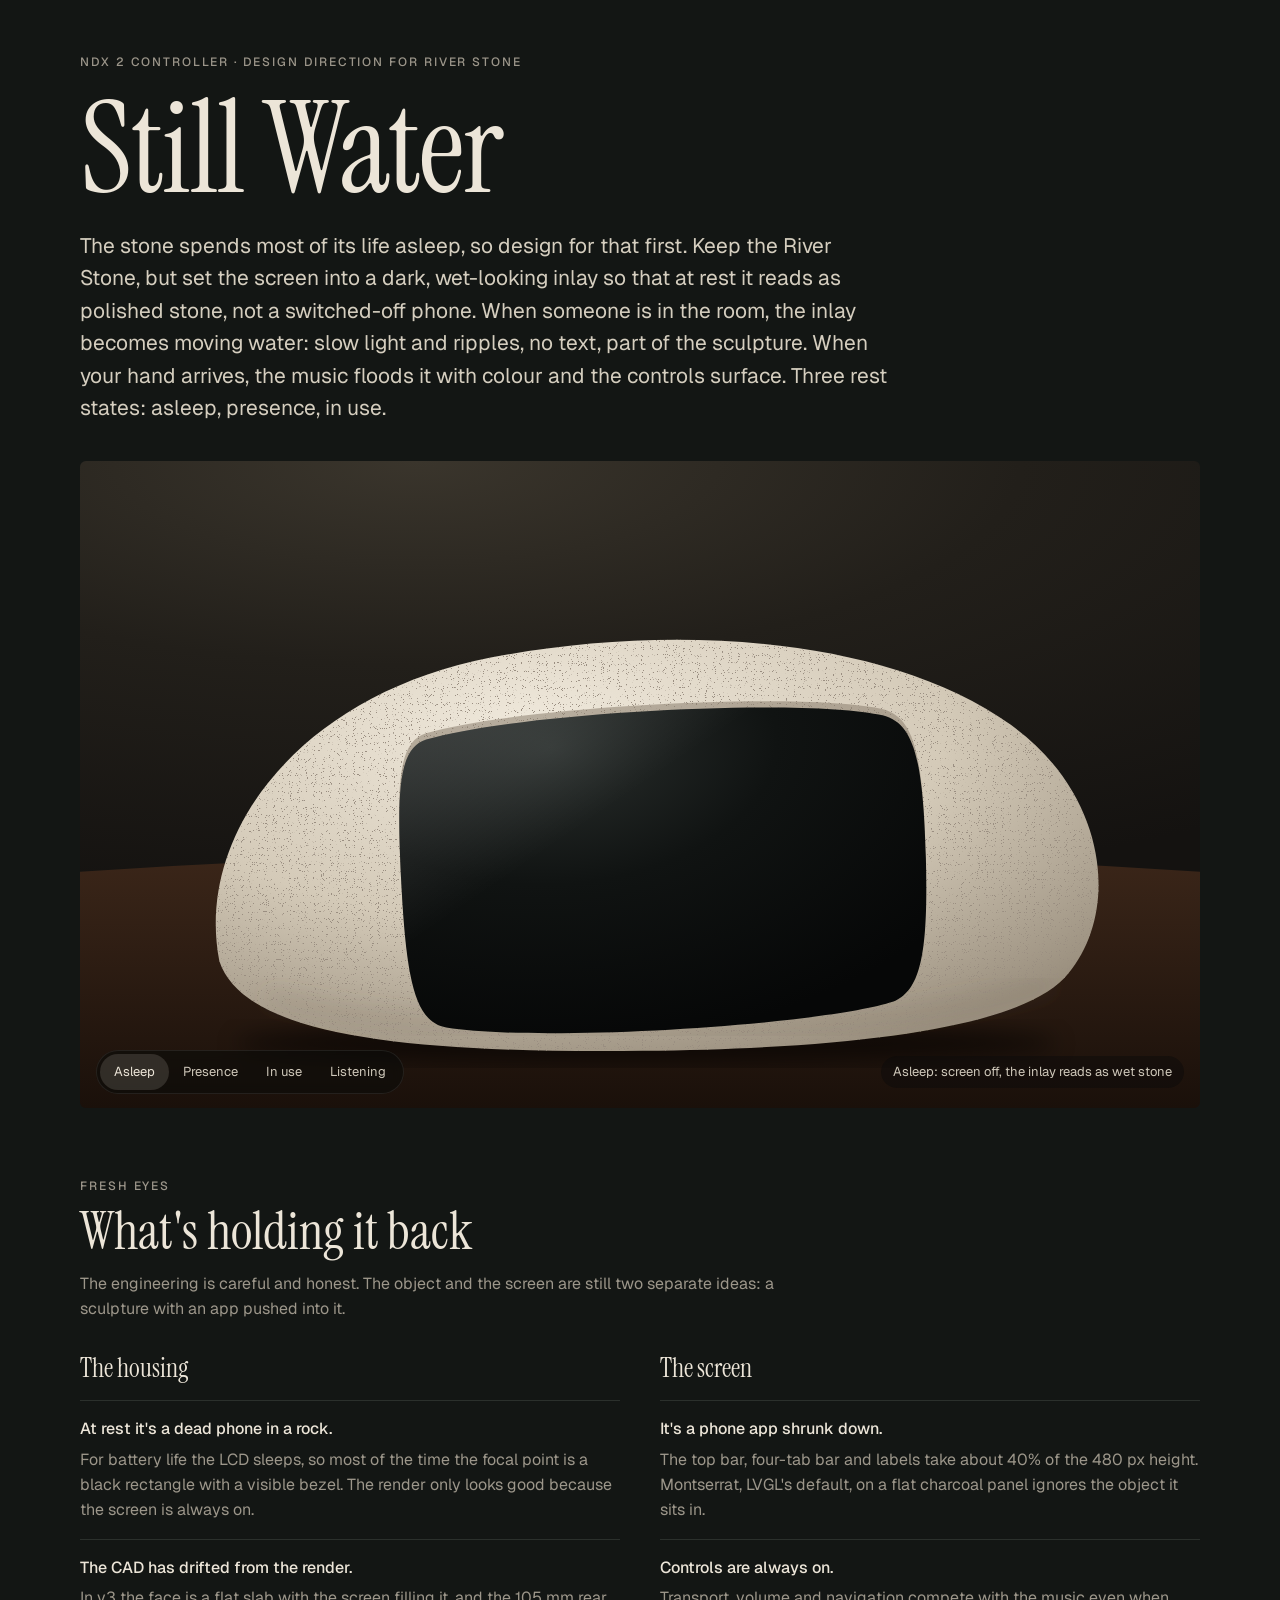
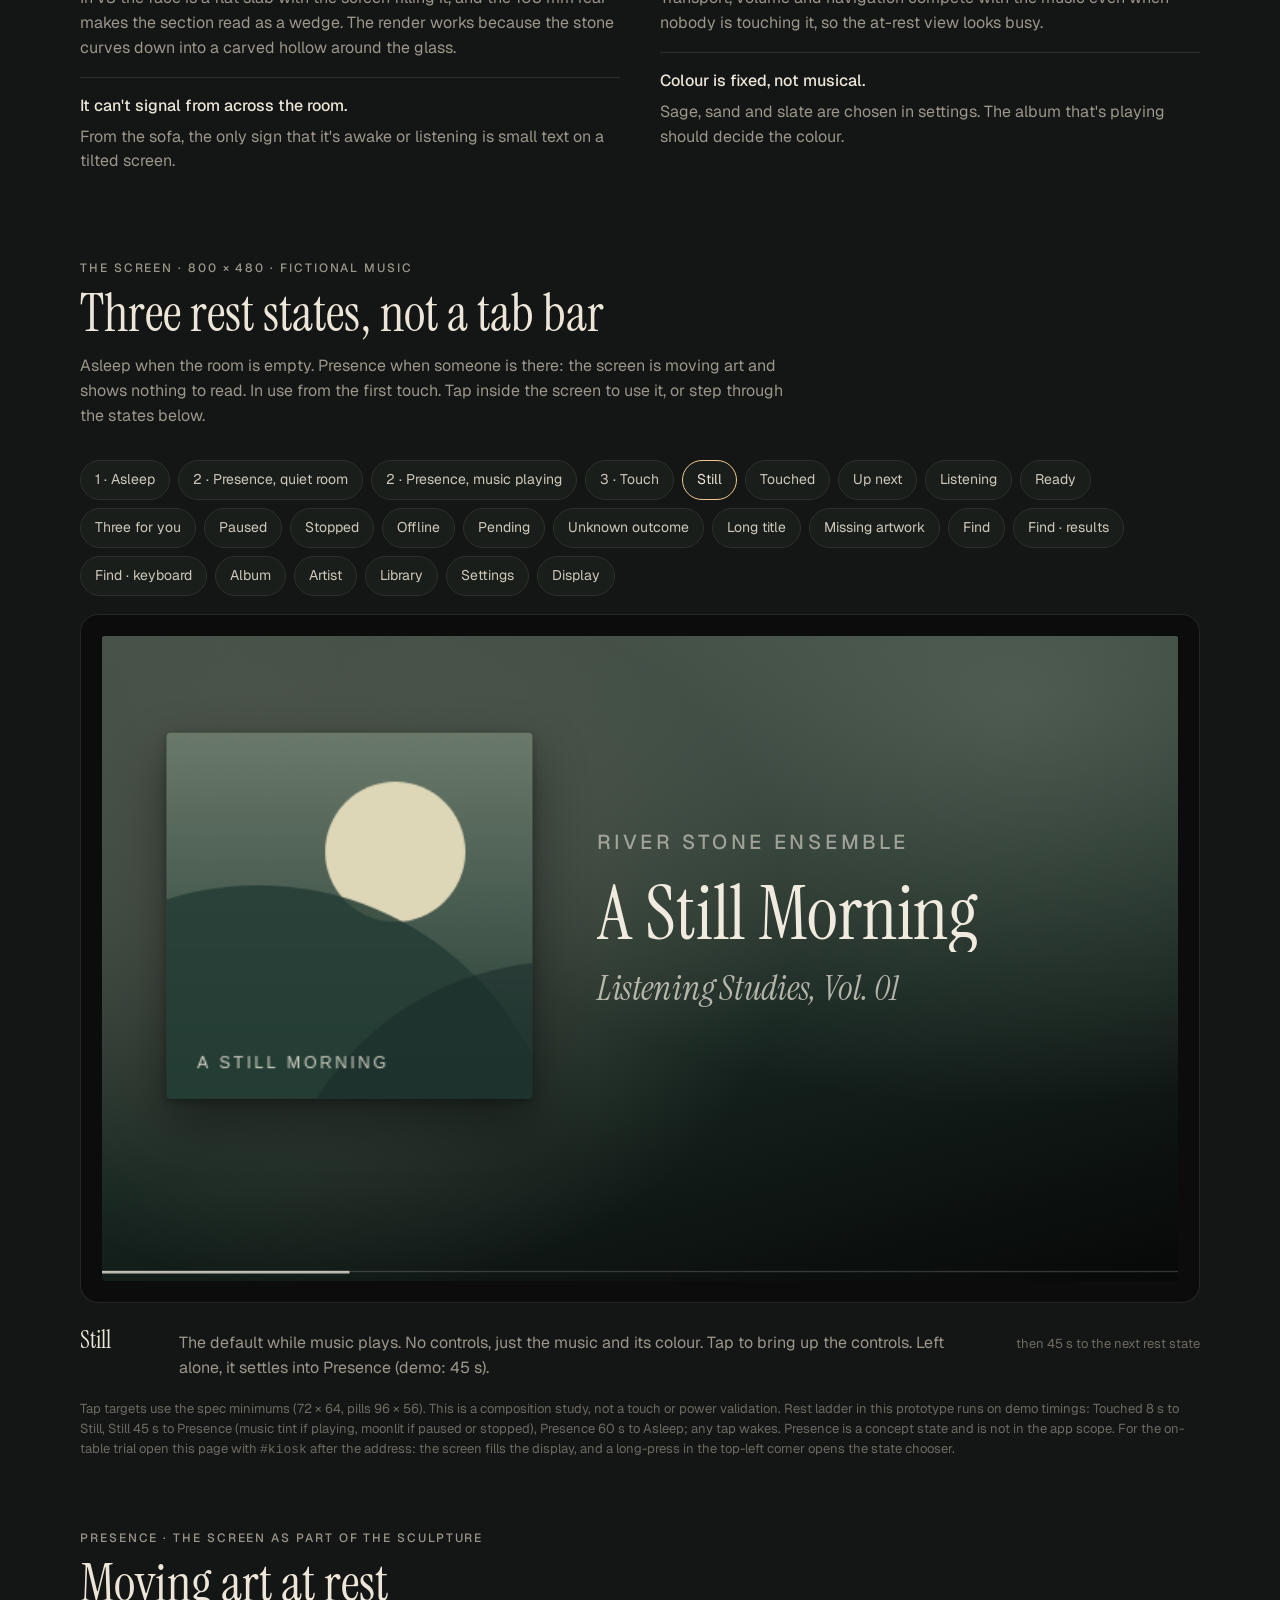
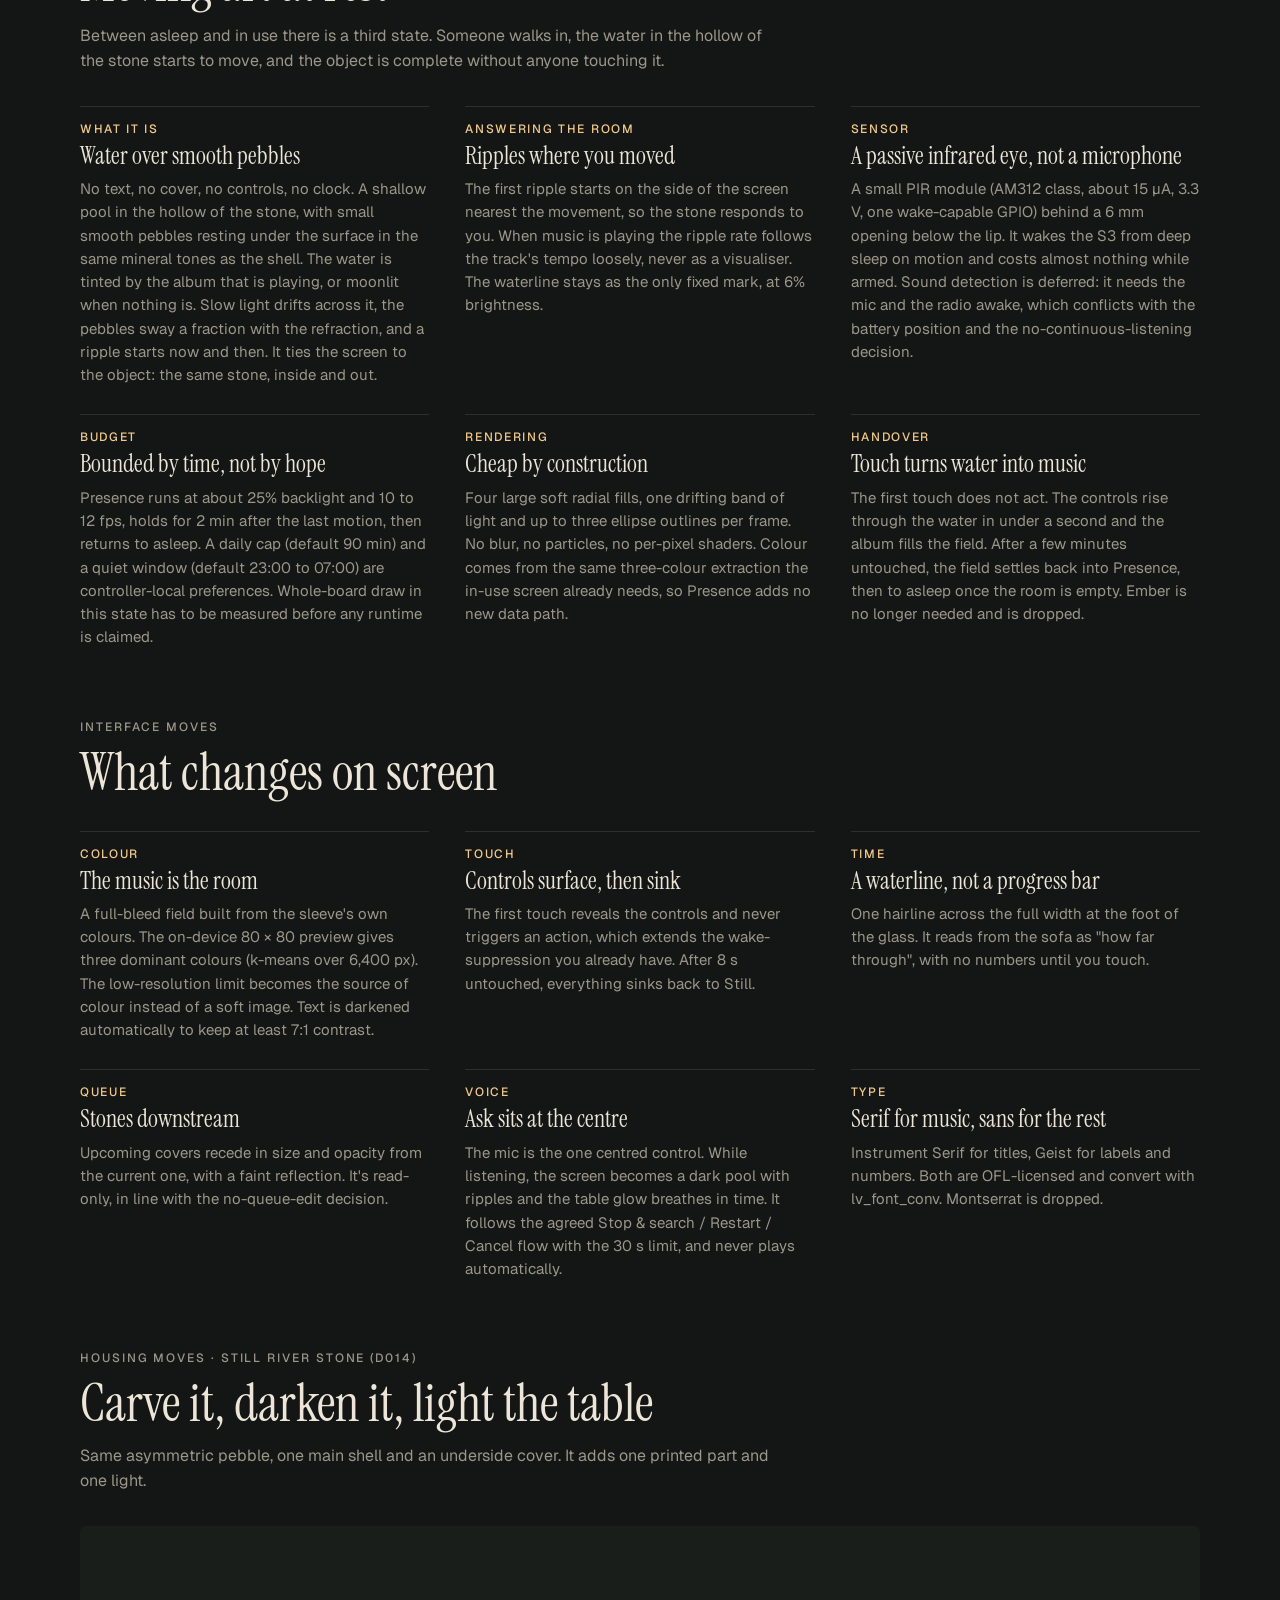
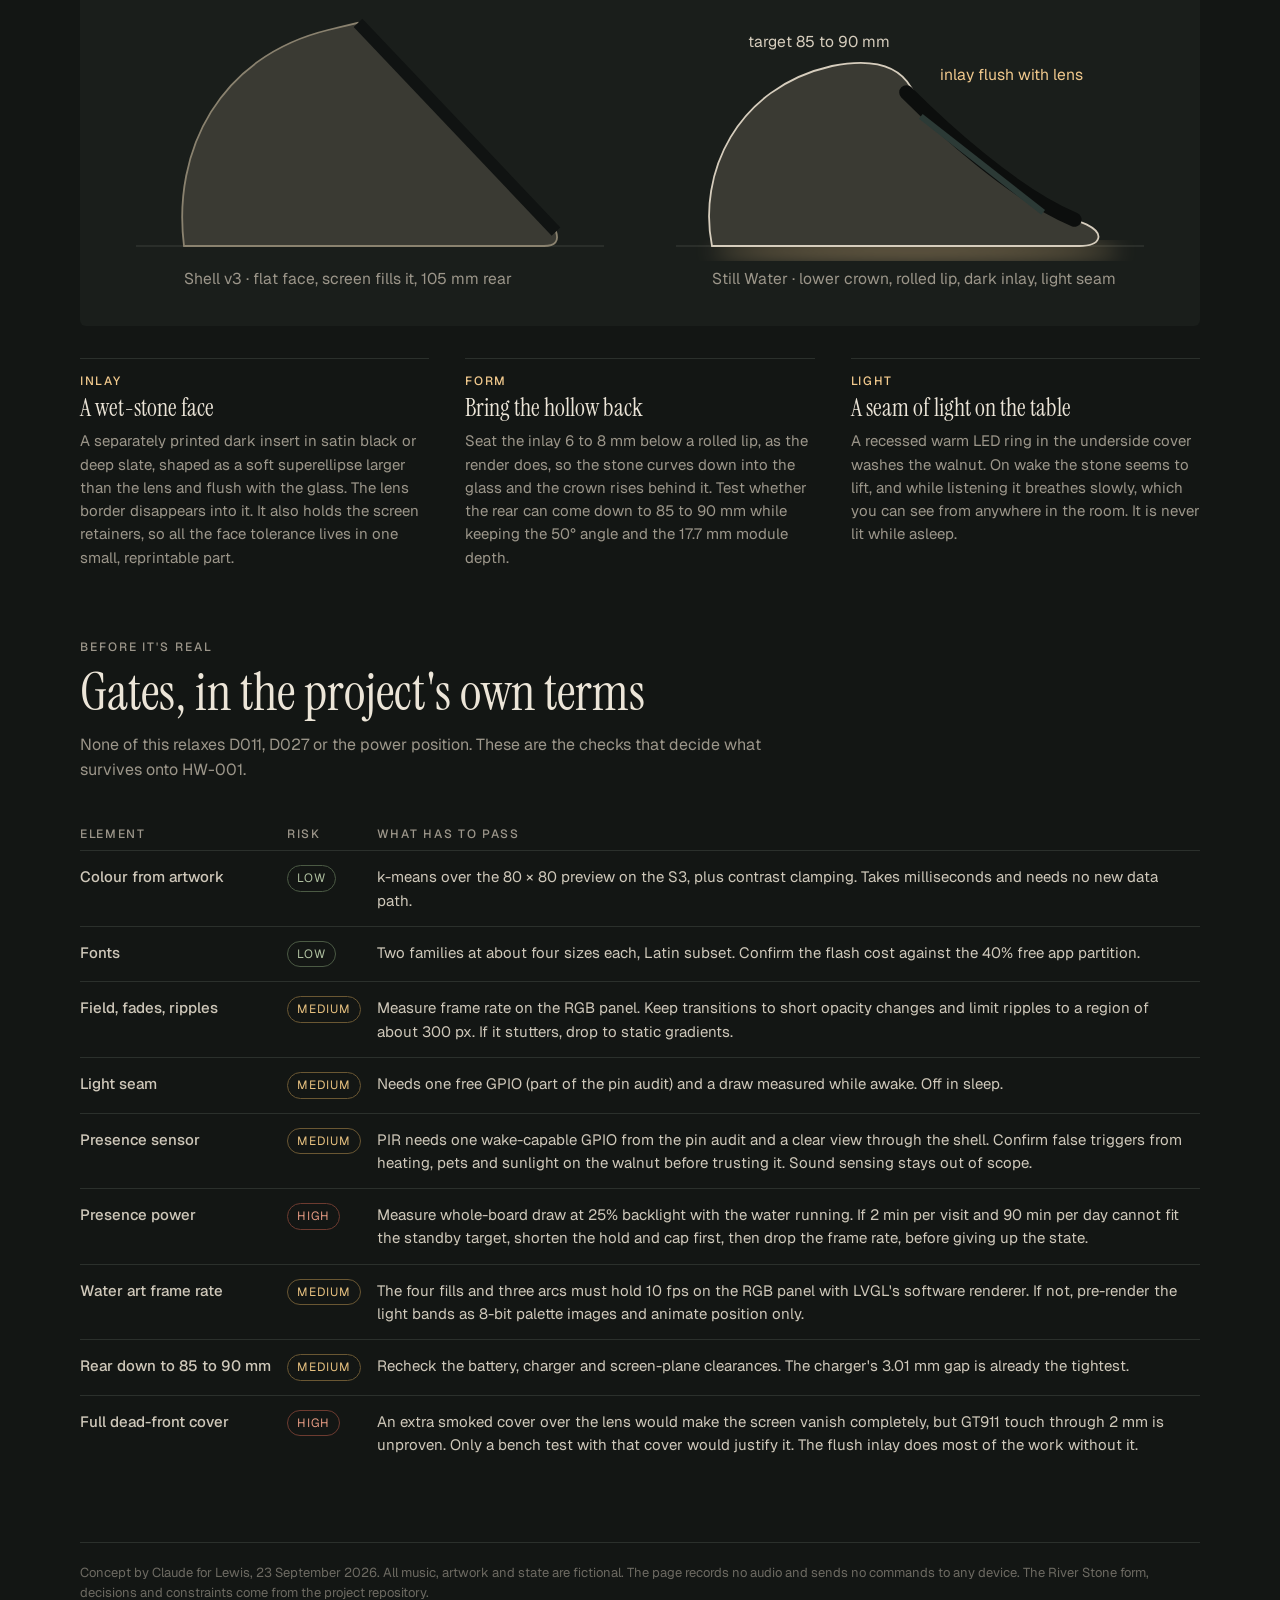
==== commit 37256f6d: "Implement B1 interaction and artist metadata refinement" ====
--- a/docs/still-water/reference/still-water.html
+++ b/docs/still-water/reference/still-water.html
@@ -209,8 +209,8 @@
   <div class="proto">
     <div class="steps" id="steps" role="group" aria-label="Screen state"></div>
     <div class="frame"><div class="host" id="protoHost"></div></div>
-    <div class="caption"><span class="what" id="capWhat"></span><span class="why" id="capWhy"></span></div>
-    <span class="hint">Tap targets use the spec minimums (72 × 64, pills 96 × 56). This is a composition study, not a touch or power validation. For the on-table trial open this page with <code>#kiosk</code> after the address: the screen fills the display, and a long-press in the top-left corner opens the state chooser.</span>
+    <div class="caption"><span class="what" id="capWhat"></span><span class="why" id="capWhy"></span><span class="hint" id="capClock"></span></div>
+    <span class="hint">Tap targets use the spec minimums (72 × 64, pills 96 × 56). This is a composition study, not a touch or power validation. Rest ladder in this prototype runs on demo timings: Touched 8 s to Still, Still 45 s to Presence (music tint if playing, moonlit if paused or stopped), Presence 60 s to Asleep; any tap wakes. Presence is a concept state and is not in the app scope. For the on-table trial open this page with <code>#kiosk</code> after the address: the screen fills the display, and a long-press in the top-left corner opens the state chooser.</span>
   </div>
 </section>
 
@@ -350,6 +350,10 @@
     mic:'<svg width="28" height="28" viewBox="0 0 24 24" fill="none" stroke="currentColor" stroke-width="1.6" stroke-linecap="round"><rect x="9" y="3" width="6" height="12" rx="3"/><path d="M5 11a7 7 0 0 0 14 0M12 18v3"/></svg>',
     play:'<svg width="30" height="30" viewBox="0 0 24 24" fill="none" stroke="currentColor" stroke-width="2.2" stroke-linecap="round" stroke-linejoin="round"><path d="M8 5l11 7-11 7z"/></svg>',
     search:'<svg width="30" height="30" viewBox="0 0 24 24" fill="none" stroke="currentColor" stroke-width="1.6" stroke-linecap="round"><circle cx="10" cy="10" r="6"/><path d="M15 15l6 6"/></svg>',
+    stop:'<svg width="26" height="26" viewBox="0 0 24 24" fill="currentColor"><rect x="6" y="6" width="12" height="12" rx="2"/></svg>',
+    up:'<svg width="30" height="30" viewBox="0 0 24 24" fill="none" stroke="currentColor" stroke-width="2" stroke-linecap="round" stroke-linejoin="round"><path d="M12 19V5M5 12l7-7 7 7"/></svg>',
+    reset:'<svg width="26" height="26" viewBox="0 0 24 24" fill="none" stroke="currentColor" stroke-width="1.6" stroke-linecap="round" stroke-linejoin="round"><path d="M4 12a8 8 0 1 0 2.3-5.7M4 4v5h5"/></svg>',
+    lib:'<svg width="30" height="30" viewBox="0 0 24 24" fill="none" stroke="currentColor" stroke-width="1.6" stroke-linecap="round" stroke-linejoin="round"><path d="M5 4v16M10 4v16M14 5l5 15"/></svg>',
     back:'<svg width="22" height="22" viewBox="0 0 24 24" fill="none" stroke="currentColor" stroke-width="1.6" stroke-linecap="round" stroke-linejoin="round"><path d="M15 5l-7 7 7 7"/></svg>',
     minus:'<svg width="22" height="22" viewBox="0 0 24 24" fill="none" stroke="currentColor" stroke-width="1.6" stroke-linecap="round"><path d="M6 12h12"/></svg>',
     plus:'<svg width="22" height="22" viewBox="0 0 24 24" fill="none" stroke="currentColor" stroke-width="1.6" stroke-linecap="round"><path d="M6 12h12M12 6v12"/></svg>'
@@ -380,32 +384,47 @@
   }
   function controls(v){
     v=v||{};const dis=v.disabled?"opacity:.35;pointer-events:none;":"";
-    const ring=(extra)=>`<div class="ring solid tap" data-go="still" style="left:92px;top:4px;width:80px;height:80px;${extra||""}">${v.paused?ico.play:ico.pause}</div>`;
+    const ring=`<div class="ring solid tap" data-go="still" style="left:92px;top:4px;width:80px;height:80px">${v.paused?ico.play:ico.pause}</div>`;
     const pend=v.pending==="next"?"box-shadow:0 0 0 1px rgba(241,235,223,.9) inset;border-radius:32px;":"";
-    const unk=v.unknown?"border:1px dashed rgba(241,235,223,.6);":"border:1px solid rgba(241,235,223,.22);";
+    const unk=v.unknown?"outline:1px dashed rgba(241,235,223,.6);outline-offset:-1px;border-radius:32px;":"";
+    /* right cluster: two columns at x 632 and 704 (relative 296 and 368), shared by volume and by Find/Library so the icons align */
     return`<div class="fade" style="left:336px;top:270px;width:416px;height:88px;${dis}">
         <div class="tap" data-go="still" style="left:0;top:12px;width:72px;height:64px;display:grid;place-items:center;opacity:.85">${ico.prev}</div>
-        ${ring()}
+        ${ring}
         <div class="tap" data-go="still" style="left:192px;top:12px;width:72px;height:64px;display:grid;place-items:center;opacity:${v.pending==="next"?1:.85};${pend}">${ico.next}</div>
-        <div style="left:264px;top:12px;width:152px;height:64px;${unk}border-radius:32px;${v.busy?"opacity:.35":""}">
-          <div class="tap" data-go="touched" style="left:0;top:0;width:76px;height:64px;display:grid;place-items:center;opacity:.8">${ico.minus}</div>
-          <div class="caps" style="left:56px;top:-26px;font-size:15px;opacity:.45">Amp</div>
-          <div class="tap" data-go="touched" style="left:76px;top:0;width:76px;height:64px;display:grid;place-items:center;opacity:.8">${ico.plus}</div>
+        <div style="left:296px;top:12px;width:144px;height:64px;${unk}${v.busy?"opacity:.35":""}">
+          <div class="tap" data-go="touched" style="left:0;top:0;width:72px;height:64px;display:grid;place-items:center;opacity:.85">${ico.minus}</div>
+          <div class="tap" data-go="touched" style="left:72px;top:0;width:72px;height:64px;display:grid;place-items:center;opacity:.85">${ico.plus}</div>
         </div>
-        ${v.unknown?`<div style="left:264px;top:84px;width:200px;font-size:18px;opacity:.62">Volume outcome unknown</div>`:""}
+        ${v.unknown?`<div style="left:236px;top:84px;width:204px;text-align:right;font-size:18px;opacity:.62;white-space:nowrap">Volume outcome unknown</div>`:""}
       </div>
       <div class="fade tap" data-go="river" style="left:48px;top:388px;width:260px;height:56px;${dis}">
         <div class="caps" style="left:0;top:0;font-size:15px;opacity:.5">Up next</div>
         <div class="serif" style="left:0;top:22px;font-size:26px;white-space:nowrap">${ALBUMS[1].t}</div>
       </div>
       <div class="ring tap fade" data-go="ask" style="left:364px;top:376px;width:72px;height:72px;border-color:rgba(241,201,141,.8);color:#f1c98d">${ico.mic}</div>
-      <div class="tap fade" data-go="find" style="left:552px;top:392px;width:96px;height:56px;display:grid;place-items:center;justify-items:end;font-size:22px;opacity:.85;${dis}">Find</div>
-      <div class="tap fade" data-go="library" style="left:656px;top:392px;width:96px;height:56px;display:grid;place-items:center;justify-items:end;font-size:22px;opacity:.85;${dis}">Library</div>`;
+      <div class="tap fade" data-go="find" style="left:632px;top:384px;width:72px;height:64px;display:grid;place-items:center;opacity:.85;${dis}">${ico.search}</div>
+      <div class="tap fade" data-go="library" style="left:704px;top:384px;width:72px;height:64px;display:grid;place-items:center;opacity:.85;${dis}">${ico.lib}</div>`;
   }
   function head(title,back){
     return`<div class="serif" style="left:48px;top:30px;font-size:32px">${title}</div>
       <div class="pill tap" data-go="${back||"touched"}" style="right:48px;top:26px">Back to now</div>`;
   }
+  function backOnly(to){ return`<div class="tap" data-go="${to||"find"}" style="right:48px;top:24px;width:112px;height:56px;display:flex;align-items:center;justify-content:flex-end;gap:2px;font-size:22px;opacity:.85;white-space:nowrap">${ico.back}<span style="position:static">Back</span></div>`; }
+  const BIO="Formed around a shared interest in slow music and open rooms, the ensemble records in a converted boathouse on the estuary. Their albums favour long takes, natural reverb and the space between notes. Listening Studies, Vol. 01 is their third record.";
+  const portraitCache={};
+  function portrait(){
+    if(portraitCache.p)return portraitCache.p;
+    const W=360,H=480,cv=document.createElement("canvas");cv.width=W;cv.height=H;const x=cv.getContext("2d");
+    const g=x.createLinearGradient(0,0,0,H);g.addColorStop(0,"#3d4a44");g.addColorStop(1,"#141b18");x.fillStyle=g;x.fillRect(0,0,W,H);
+    /* abstract fixture portrait: a lit shoulder and a window, no face */
+    const lg=x.createRadialGradient(250,120,10,250,120,220);lg.addColorStop(0,"rgba(221,214,183,.55)");lg.addColorStop(1,"rgba(221,214,183,0)");x.fillStyle=lg;x.fillRect(0,0,W,H);
+    const sh=x.createLinearGradient(0,0,W,0);sh.addColorStop(0,"rgba(8,12,10,.55)");sh.addColorStop(.5,"rgba(8,12,10,0)");sh.addColorStop(1,"rgba(8,12,10,.35)");x.fillStyle=sh;x.fillRect(0,0,W,H);
+    x.fillStyle="rgba(221,214,183,.10)";x.fillRect(96,60,6,420);x.fillStyle="rgba(8,12,10,.25)";x.fillRect(102,60,22,420);
+    x.fillStyle="rgba(241,235,223,.06)";for(let i=0;i<2000;i++){x.fillRect(Math.random()*W,Math.random()*H,1,1)}
+    return portraitCache.p=cv.toDataURL();
+  }
+
   function rows(items,y,mark){
     return `<div style="left:0;top:${y}px;width:800px;height:${480-y}px;overflow:hidden">`+items.map((it,i)=>`<div class="row tap" data-go="detail" style="top:${i*72}px">
       <div class="serif" style="left:0;top:12px;width:620px;font-size:26px;white-space:nowrap;overflow:hidden;text-overflow:ellipsis">${it.t}</div>
@@ -486,21 +505,24 @@
     {id:"presence",n:"2 · Presence, quiet room",what:"Presence, no music",why:"Motion in the room wakes the water, not the interface. Smooth pebbles under a moonlit pool, slow light, an occasional ripple. Nothing to read.",quiet:true},
     {id:"presence",n:"2 · Presence, music playing",what:"Presence, music playing",why:"Same pool and pebbles, tinted by the album that is playing. A ripple starts where the sensor saw movement, so the stone answers the room. Still no controls; the first touch brings them.",quiet:false,key:"presence-music"},
     {id:"wake",n:"3 · Touch",what:"Waking",why:"The light rises from the waterline in under a second. This touch never counts as an action."},
-    {id:"still",n:"Still",what:"Still",why:"The default while music plays. No controls, just the music and its colour. Tap to bring up the controls."},
-    {id:"touched",n:"Touched",what:"Touched",why:"Controls fade in for 8 s. Transport sits in the centre, Ask in the middle of the foot, and the amp control stays at the edge. Tap Up next or the mic."},
+    {id:"still",n:"Still",what:"Still",why:"The default while music plays. No controls, just the music and its colour. Tap to bring up the controls. Left alone, it settles into Presence (demo: 45 s)."},
+    {id:"touched",n:"Touched",what:"Touched",why:"Controls fade in for 8 s. Transport in the centre, volume at the right, Ask centred at the foot, Find and Library icons aligned under the volume columns. No times: the waterline is the clock. Long-press anywhere for Settings."},
     {id:"river",n:"Up next",what:"Up next",why:"The queue as stones downstream, read-only. Tap a stone to see when it plays."},
-    {id:"ask",n:"Ask",what:"Ask",why:"Recording starts straight away. Ripples spread from the centre and the table glow breathes. Stop & search, Restart and Cancel are always available."},
+    {id:"ask",n:"Listening",what:"Listening",why:"Recording starts straight away. Ripples spread from the ring, which now shows a square: tap to stop. 2 s of silence or the 30 s limit also stops. Back discards."},
+    {id:"ready",n:"Ready",what:"Ready",why:"The transcript is there to read. The ring shows an up arrow: tap to search. The small reset ring discards and listens again. Nothing searches until you tap the arrow."},
     {id:"three",n:"Three for you",what:"Three for you",why:"Every suggestion is explained and resolved to a native reference before it can be played. Nothing starts until you choose it. After a few minutes untouched the screen returns to Presence, and to Asleep once the room is empty."},
-    {id:"paused",n:"Paused",what:"Paused",why:"Same composition. The caps line says so, the ring shows the play mark, the played waterline drops to 40%."},
+    {id:"paused",n:"Paused",what:"Paused",why:"Same composition. The caps line says so, the ring shows the play mark, the played waterline drops to 40%. Left alone it goes to Still, then to the quiet Presence, since nothing is playing."},
     {id:"stopped",n:"Stopped",what:"Nothing playing",why:"Fallback field, no placeholder box, the source on the caps line, no waterline."},
     {id:"offline",n:"Offline",what:"Reconnecting",why:"Last-known music stays legible at 62%. Mutation controls at 35% and disabled. No spinner, no red."},
     {id:"pending",n:"Pending",what:"Pending",why:"Next was tapped. It holds full ink with a hairline ring until the bridge confirms; the amplifier is busy. Nothing else moves."},
     {id:"unknown",n:"Unknown outcome",what:"Unknown outcome",why:"A volume request expired without a reply. The pill goes dashed and says so until state is reconciled. No retry button."},
     {id:"longtitle",n:"Long title",what:"Long title",why:"Two lines, then an ellipsis. Nothing else moves to make room."},
     {id:"noart",n:"Missing artwork",what:"Missing artwork",why:"No fabricated cover. A quiet square in the fallback field says so; the music stays first."},
-    {id:"find",n:"Find",what:"Find",why:"Query hairline, filter words, rows with membership marks. Long rows truncate on one line."},
-    {id:"keyboard",n:"Find · keyboard",what:"Keyboard",why:"The system keyboard in dark appearance takes the lower band; filters and rows return on dismiss."},
-    {id:"detail",n:"Detail",what:"Detail",why:"Play is the only filled control on the object. Library shows its pending and unknown states in the same pill."},
+    {id:"find",n:"Find",what:"Find",why:"One screen for saying or typing. The ring starts listening; the field at the foot is the typing, so there is no Type instead button."},
+    {id:"results",n:"Find · results",what:"Results",why:"The query in the field, filter words, rows with membership marks, the mic beside the field to redo it. Long rows truncate on one line."},
+    {id:"keyboard",n:"Find · keyboard",what:"Keyboard",why:"The system keyboard in dark appearance takes the lower band; the results return on dismiss."},
+    {id:"detail",n:"Album",what:"Album",why:"Cover at the Touched size, artist as the caps line, title in serif, one line of facts, Play filled, Add to library hairline, numbered tracks with durations. Field tinted from the cover."},
+    {id:"artist",n:"Artist",what:"Artist",why:"A portrait plate fills the left third and fades into the field; name, four lines of bio, Follow; the artist's albums as a row of covers. No portrait or bio: the name and the covers carry the screen."},
     {id:"library",n:"Library",what:"Library",why:"Same rows as Find, saved marks instead of membership questions."},
     {id:"settings",n:"Settings",what:"Settings",why:"Fallback field, never artwork colour. Reached by long-press on the artist line."},
     {id:"display",n:"Display",what:"Display",why:"Palette words, a hairline slider, the sleep dropdown. The feedback line keeps the existing wording."}
@@ -514,41 +536,66 @@
       if(state==="wake")cls.push("waking");
       h=`<div class="field" style="background:${field(al)}"></div>${nowBlock(al,true)}${waterline(al,pos,{})}`;
     }else if(state==="touched"){
-      h=`<div class="field" style="background:${field(al)}"></div>${nowBlock(al,false)}${controls({})}${waterline(al,pos,{times:true})}`;
+      h=`<div class="field" style="background:${field(al)}"></div>${nowBlock(al,false)}${controls({})}${waterline(al,pos,{})}`;
     }else if(state==="paused"){
-      h=`<div class="field" style="background:${field(al)}"></div>${nowBlock(al,false,{caps:"Paused · "+al.a})}${controls({paused:true})}${waterline(al,pos,{times:true,played:.4})}`;
+      h=`<div class="field" style="background:${field(al)}"></div>${nowBlock(al,false,{caps:"Paused · "+al.a})}${controls({paused:true})}${waterline(al,pos,{played:.4})}`;
     }else if(state==="stopped"){
       const q={t:"",a:"",al:"",c:QUIET,v:0,len:1};
       h=`<div class="field" style="background:${field(q)}"></div>${nowBlock(q,true,{stopped:true,caps:"TIDAL · NDX 2",noart:true})}`;
     }else if(state==="offline"){
       h=`<div class="field" style="background:${field(al,.7)}"></div>${nowBlock(al,false,{caps:"Reconnecting",dim:true})}${controls({disabled:true})}${waterline(al,pos,{played:.3})}`;
     }else if(state==="pending"){
-      h=`<div class="field" style="background:${field(al)}"></div>${nowBlock(al,false)}${controls({pending:"next",busy:true})}${waterline(al,pos,{times:true})}`;
+      h=`<div class="field" style="background:${field(al)}"></div>${nowBlock(al,false)}${controls({pending:"next",busy:true})}${waterline(al,pos,{})}`;
     }else if(state==="unknown"){
-      h=`<div class="field" style="background:${field(al)}"></div>${nowBlock(al,false)}${controls({unknown:true})}${waterline(al,pos,{times:true})}`;
+      h=`<div class="field" style="background:${field(al)}"></div>${nowBlock(al,false)}${controls({unknown:true})}${waterline(al,pos,{})}`;
     }else if(state==="longtitle"){
       h=`<div class="field" style="background:${field(LONG)}"></div>${nowBlock(LONG,true,{title:LONG.t})}${waterline(LONG,pos,{})}`;
     }else if(state==="noart"){
       const q={...al,c:QUIET};
       h=`<div class="field" style="background:${field(q)}"></div>${nowBlock(q,true,{noart:true})}${waterline(q,pos,{})}`;
-    }else if(state==="find"||state==="keyboard"){
+    }else if(state==="find"){
+      h=`<div class="field" style="background:${field(al,.5)}"></div>${head("Find")}
+      <div class="serif" style="left:60px;width:680px;top:124px;text-align:center;font-size:32px;font-style:italic;opacity:.62;text-wrap:balance">Say an artist, an album or the kind of music you want</div>
+      <div class="ring tap" data-go="ask" style="left:364px;top:232px;width:72px;height:72px;border-color:rgba(241,201,141,.8);color:#f1c98d">${ico.mic}</div>
+            <div class="tap" data-go="keyboard" style="left:48px;top:380px;width:704px;height:64px">
+        <div class="serif" style="left:0;top:14px;width:640px;font-size:26px;font-style:italic;opacity:.6">Or type here</div>
+        <div style="left:640px;top:0;width:64px;height:64px;display:grid;place-items:center;opacity:.6">${ico.search}</div>
+        <div style="left:0;top:63px;width:704px;height:1px;background:rgba(241,235,223,.18)"></div>
+      </div>`;
+    }else if(state==="keyboard"||state==="results"){
       const kb=state==="keyboard";
-      h=`<div class="field" style="background:${field(al,.6)}"></div>${head("Find")}
-      <div class="serif" style="left:48px;top:104px;width:536px;height:32px;font-size:26px;${kb?"":"font-style:italic;opacity:.6"}">${kb?"Evening lis<span style='position:static;border-left:1.5px solid rgba(241,235,223,.9)'></span>":"Artist, album or a kind of music"}</div>
+      h=`<div class="field" style="background:${field(al,.5)}"></div>${head("Find")}
+      <div class="serif" style="left:48px;top:104px;width:536px;height:32px;font-size:26px">${kb?"Evening lis<span style='position:static;border-left:1.5px solid rgba(241,235,223,.9)'></span>":"Evening listening"}</div>
       <div style="left:48px;top:152px;width:536px;height:1px;background:rgba(241,235,223,${kb?".75":".18"})"></div>
       <div class="tap" style="left:600px;top:88px;width:72px;height:64px;display:grid;place-items:center;opacity:.85">${ico.search}</div>
       <div class="tap" data-go="ask" style="left:680px;top:88px;width:72px;height:64px;display:grid;place-items:center;color:#f1c98d">${ico.mic}</div>
       ${kb?keyboardHtml():filters(160,0,["Albums","Tracks","Artists","Playlists"])+rows(RESULTS,220,(it,i)=>marks[i%3])}`;
     }else if(state==="detail"){
-      h=`<div class="field" style="background:${field(al,.6)}"></div>${head("Album")}
-      <div class="cover" style="left:48px;top:96px;width:200px;height:200px;background-image:url(${cover(al)})"></div>
-      <div class="caps" style="left:280px;top:100px;opacity:.55">Album · TIDAL</div>
-      <div class="serif clamp2" style="left:280px;top:122px;width:472px;font-size:32px">${al.al}</div>
-      <div style="left:280px;top:170px;font-size:22px;opacity:.62">${al.a}</div>
-      <div style="left:280px;top:236px;font-size:18px;opacity:.62">Library status unknown</div>
-      <div class="btn primary tap" data-go="touched" style="left:280px;top:300px;width:140px;padding:0">Play</div>
-      <div class="btn tap" style="left:432px;top:300px;width:150px;padding:0">Library</div>
-      ${rows([{t:"A Still Morning",a:"4:12",k:"track"},{t:"Soft Light",a:"3:58",k:"track"}],376)}`;
+      const tracks=[{n:1,t:"A Still Morning",d:"5:30"},{n:2,t:"Soft Light",d:"4:22"},{n:3,t:"Quiet Hours",d:"5:05"},{n:4,t:"Low Tide",d:"4:04"}];
+      h=`<div class="field" style="background:${field(al,.5)}"></div>${backOnly("find")}
+      <div class="cover" style="left:48px;top:56px;width:248px;height:248px;background-image:url(${cover(al)})"></div>
+      <div class="caps" style="left:336px;top:60px;opacity:.55">${al.a}</div>
+      <div class="serif clamp2" style="left:336px;top:84px;width:416px;font-size:32px">${al.al}</div>
+      <div style="left:336px;top:168px;font-size:18px;opacity:.55">Album · 2024 · 4 tracks · 19 min</div>
+      <div class="btn primary tap" data-go="touched" style="left:336px;top:212px;width:140px;padding:0">Play</div>
+      <div class="btn tap" style="left:488px;top:212px;width:190px;padding:0">Add to library</div>
+      <div style="left:0;top:328px;width:800px;height:152px;overflow:hidden">${tracks.map((t,i)=>`<div class="tap" data-go="touched" style="left:48px;top:${i*64}px;width:704px;height:64px;border-bottom:1px solid rgba(241,235,223,.14)">
+        <div style="left:0;top:20px;font-size:18px;opacity:.45;font-variant-numeric:tabular-nums">${t.n}</div>
+        <div class="serif" style="left:40px;top:14px;width:560px;font-size:26px;white-space:nowrap;overflow:hidden;text-overflow:ellipsis">${t.t}</div>
+        <div style="left:640px;top:20px;width:64px;text-align:right;font-size:18px;opacity:.55;font-variant-numeric:tabular-nums">${t.d}</div></div>`).join("")}</div>
+      <div style="left:0;top:440px;width:800px;height:40px;background:linear-gradient(to bottom,transparent,${shade(al.c[1],.55)})"></div>`;
+    }else if(state==="artist"){
+      h=`<div class="field" style="background:${field(al,.7)}"></div>
+      <div style="left:0;top:0;width:300px;height:480px;background:url(${portrait()}) center/cover"></div>
+      <div style="left:220px;top:0;width:140px;height:480px;background:linear-gradient(to right,transparent,${shade(al.c[1],.55)})"></div>
+      <div style="left:0;top:340px;width:300px;height:140px;background:linear-gradient(to bottom,transparent,${shade(al.c[1],.55)})"></div>
+      ${backOnly("find")}
+      <div class="caps" style="left:336px;top:60px;opacity:.55">Artist · TIDAL</div>
+      <div class="serif clamp2" style="left:336px;top:84px;width:400px;font-size:44px">${al.a}</div>
+      <div style="left:336px;top:148px;width:416px;font-size:18px;line-height:1.4;opacity:.7;display:-webkit-box;-webkit-line-clamp:4;-webkit-box-orient:vertical;overflow:hidden">${BIO}</div>
+      <div class="btn tap" style="left:336px;top:262px;width:150px;padding:0">Follow</div>
+      <div class="caps" style="left:48px;top:352px;opacity:.5;font-size:15px">Albums</div>
+      ${[ALBUMS[0],ALBUMS[3],ALBUMS[4],ALBUMS[5],ALBUMS[2]].map((a,i)=>`<div class="cover tap" data-go="detail" style="left:${48+i*112}px;top:376px;width:96px;height:96px;background-image:url(${cover(a)})"></div>`).join("")}`;
     }else if(state==="library"){
       h=`<div class="field" style="background:${field(al,.6)}"></div>${head("Library")}
       ${filters(88,0,["Albums","Tracks","Artists","Playlists"])}${rows(RESULTS.slice(0,4),150,(it,i)=>marks[2])}`;
@@ -579,16 +626,16 @@
       <div style="left:0;top:300px;width:800px;height:1px;background:rgba(241,235,223,.18)"></div>${html}
       <div class="caps" style="left:48px;top:384px;font-size:15px;opacity:.55">${sel===0?"Playing now":"Plays in "+Math.round(wait/60)+" min"}</div>
       <div class="serif" style="left:48px;top:410px;font-size:32px">${s.t} <span style="position:static;font-family:var(--sans);font-size:18px;opacity:.6">&nbsp;${s.a}</span></div>`;
-    }else if(state==="ask"){
-      bg="#050707";
+    }else if(state==="ask"||state==="ready"){
+      const ready=state==="ready";bg="#050707";
       h=`<div class="field" style="background:${field(al,.28)}"></div>
-      ${[0,1.2,2.4].map(d=>`<div class="ripple" style="left:100px;top:-30px;width:600px;height:600px;animation-delay:${d}s"></div>`).join("")}
-      <div class="caps" style="left:0;width:800px;text-align:center;top:40px;font-size:15px;opacity:.6;color:#f1c98d">Listening · 0:04 of 0:30</div>
-      <div class="serif" style="left:80px;width:640px;top:130px;text-align:center;font-size:44px;font-style:italic">“Something like this,<br>but more acoustic”</div>
-      <div class="ring" style="left:364px;top:258px;width:72px;height:72px;border-color:#f1c98d;color:#f1c98d;background:rgba(241,201,141,.12)">${ico.mic}</div>
-      <div class="btn tap" data-go="touched" style="left:120px;top:388px">Cancel</div>
-      <div class="btn tap" data-go="ask" style="left:328px;top:388px">Restart</div>
-      <div class="btn primary tap" data-go="three" style="left:510px;top:388px">Stop &amp; search</div>`;
+      ${ready?"":[0,1.2,2.4].map(d=>`<div class="ripple" style="left:140px;top:76px;width:520px;height:520px;animation-delay:${d}s"></div>`).join("")}
+      <div class="caps" style="left:0;width:800px;text-align:center;top:40px;font-size:15px;opacity:.6;color:#f1c98d">${ready?"Stopped · 0:11":"Listening · 0:11 of 0:30"}</div>
+      <div class="serif" style="left:80px;width:640px;top:120px;text-align:center;font-size:44px;font-style:italic">“Something like this,<br>but more acoustic”</div>
+      <div class="ring tap" data-go="${ready?"three":"ready"}" style="left:364px;top:300px;width:72px;height:72px;border-color:#f1c98d;color:#f1c98d;background:rgba(241,201,141,.12)">${ready?ico.up:ico.stop}</div>
+      ${ready?`<div class="tap" data-go="ask" style="left:252px;top:304px;width:72px;height:64px;display:grid;place-items:center"><div class="ring" style="position:static;width:56px;height:56px;border-color:rgba(241,235,223,.35);opacity:.85">${ico.reset}</div></div>`:""}
+            ${backOnly("touched")}
+      <div style="left:0;width:800px;text-align:center;top:448px;font-size:18px;opacity:.35">Microphone fixture: no audio captured. Search only.</div>`;
     }else if(state==="three"){
       bg="#070909";
       h=`<div class="field" style="background:${field(al,.35)}"></div>
@@ -616,7 +663,9 @@
 
   /* prototype */
   const protoHost=document.getElementById("protoHost"),steps=document.getElementById("steps");
-  let cur="still",timer=null,sel=1;
+  let cur="still",timer=null,sel=1,playing=true;
+  /* demo rest ladder: Touched 8 s -> Still; Still 45 s -> Presence (music tint if playing, quiet if paused or stopped); Presence 60 s -> Asleep. Real timings live in spec.md; Presence is a concept state, not in the app scope. */
+  const REST={still:[45000,()=>playing?"presence-music":"presence"],longtitle:[45000,()=>playing?"presence-music":"presence"],noart:[45000,()=>"presence"],presence:[60000,()=>"sleep"],paused:[8000,()=>"still"],stopped:[45000,()=>"presence"]};
   STATES.forEach(s=>{s.key=s.key||s.id;const b=document.createElement("button");b.type="button";b.textContent=s.n;b.dataset.id=s.key;b.addEventListener("click",()=>go(s.key));steps.appendChild(b)});
   function go(key){
     const st=STATES.find(s=>s.key===key)||STATES.find(s=>s.id===key);const id=st.id;
@@ -624,8 +673,11 @@
     render(protoHost,id,{sel,quiet:st.quiet});
     document.getElementById("capWhat").textContent=st.what;document.getElementById("capWhy").textContent=st.why;
     steps.querySelectorAll("button").forEach(b=>b.setAttribute("aria-pressed",b.dataset.id===st.key));
+    if(id==="paused")playing=false; else if(id==="stopped")playing=false; else if(id==="touched"||id==="wake")playing=true;
     if(id==="wake")timer=setTimeout(()=>go("still"),1500);
-    if(id==="touched")timer=setTimeout(()=>{if(cur==="touched")go("still")},8000);
+    else if(id==="touched")timer=setTimeout(()=>{if(cur==="touched")go("still")},8000);
+    else if(REST[id]){const [ms,next]=REST[id];const from=id;timer=setTimeout(()=>{if(cur===from)go(next())},ms)}
+    const cl=document.getElementById("capClock");if(cl){cl.textContent=REST[id]?`then ${REST[id][0]/1000} s to the next rest state`:id==="touched"?"then 8 s to Still":""}
   }
   protoHost.addEventListener("click",e=>{
     const t=e.target.closest("[data-go],[data-sel]");
